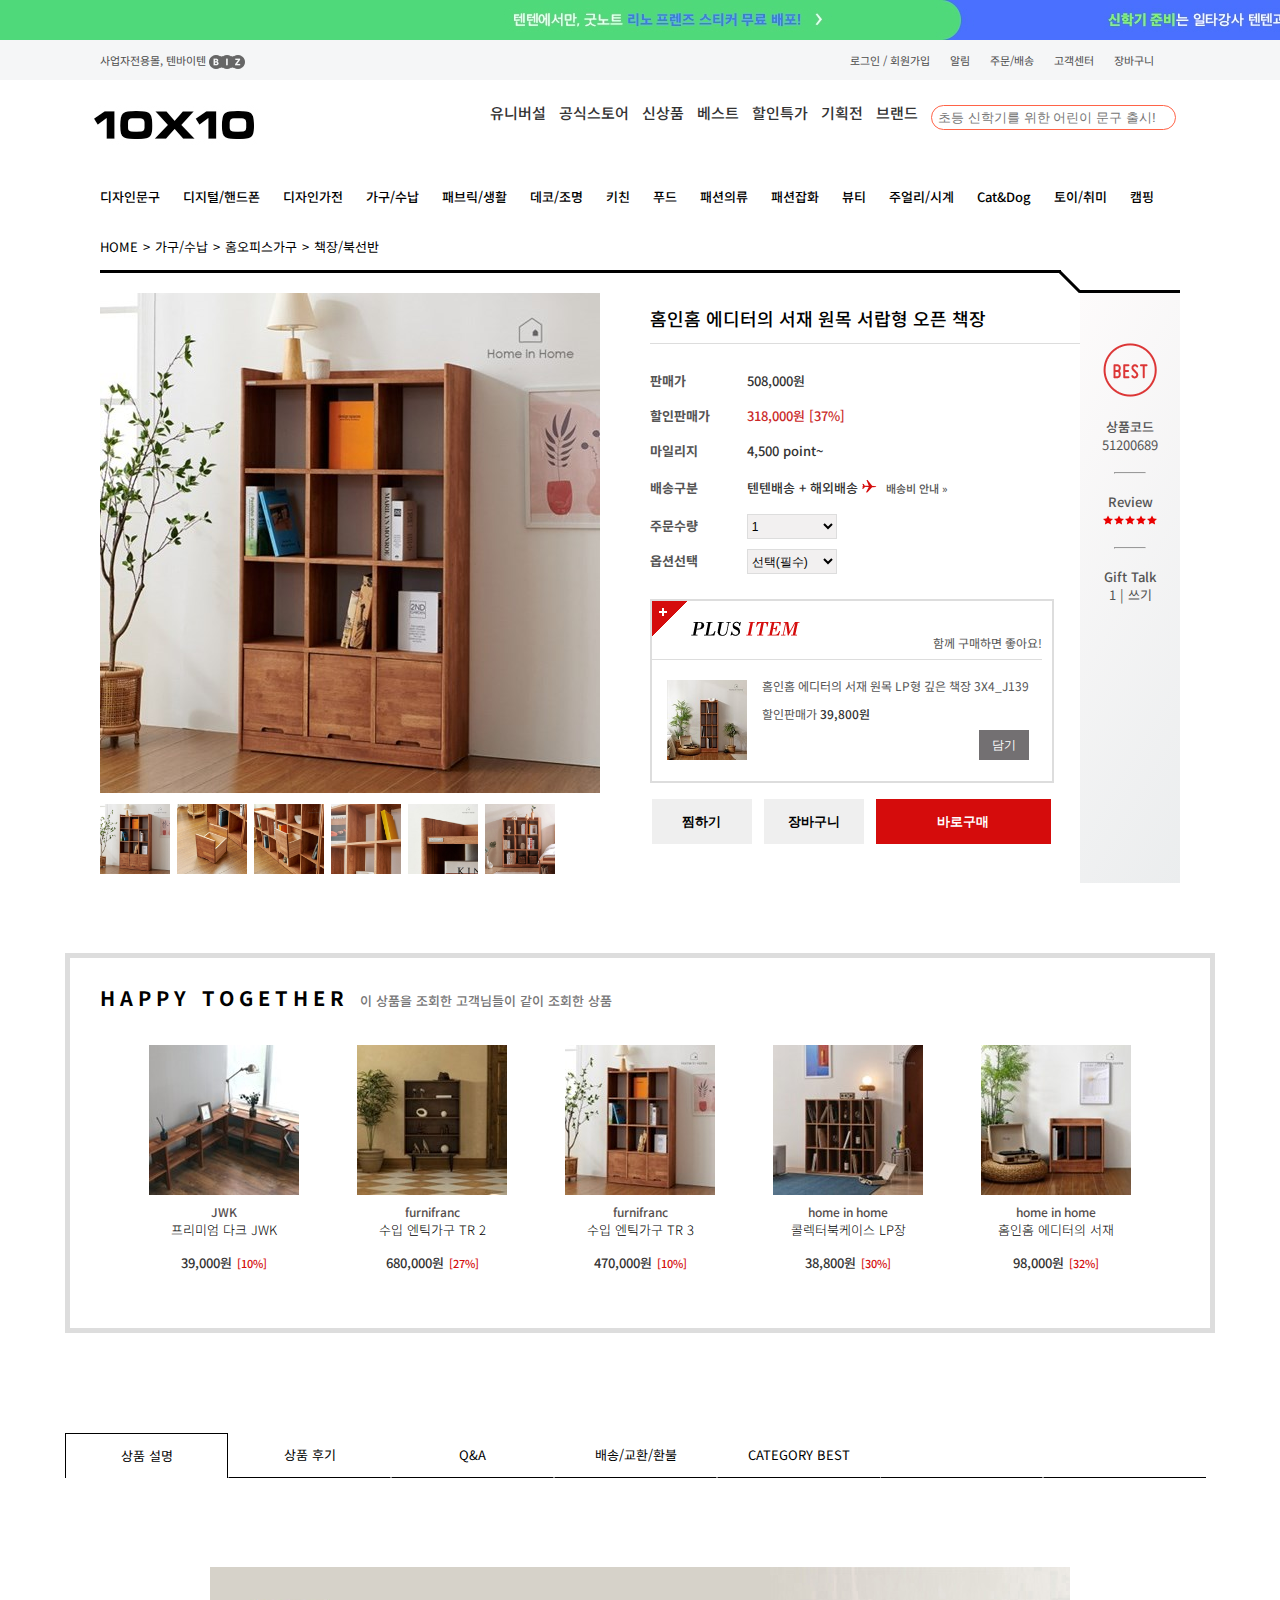
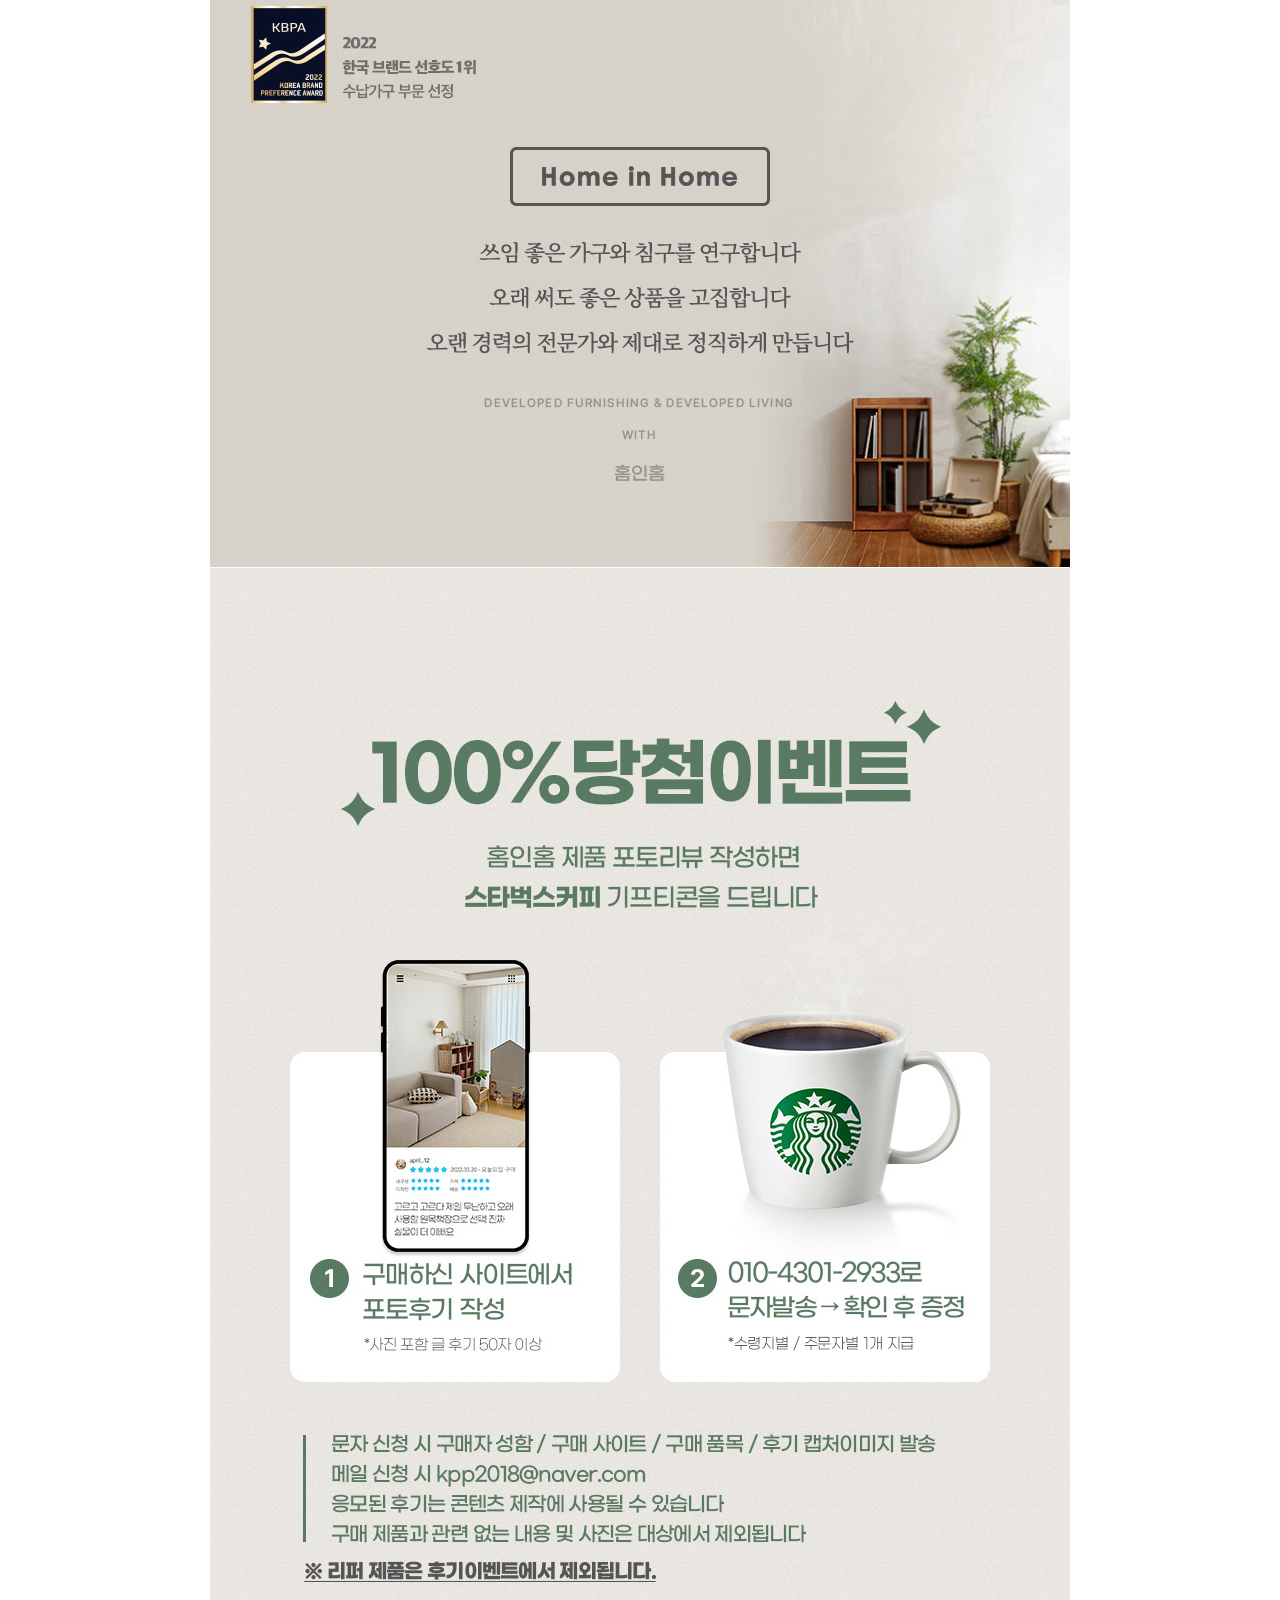
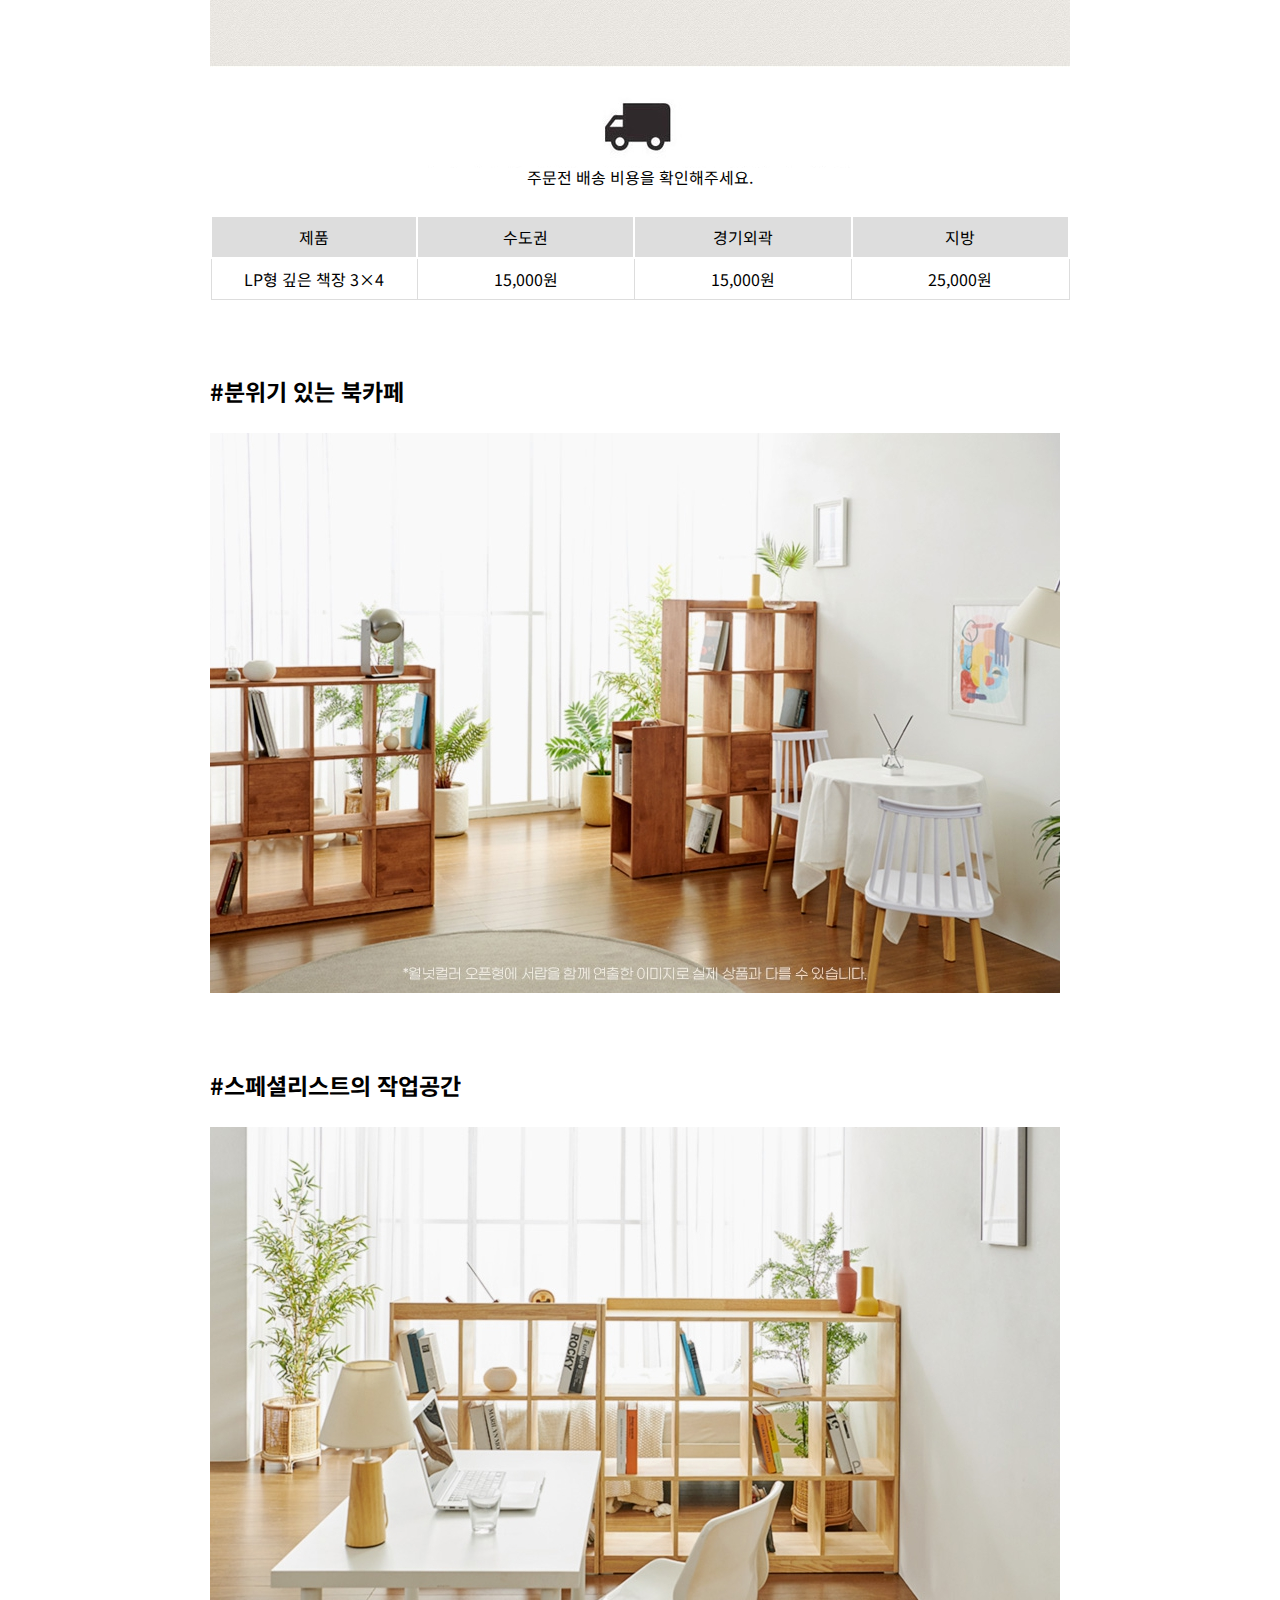
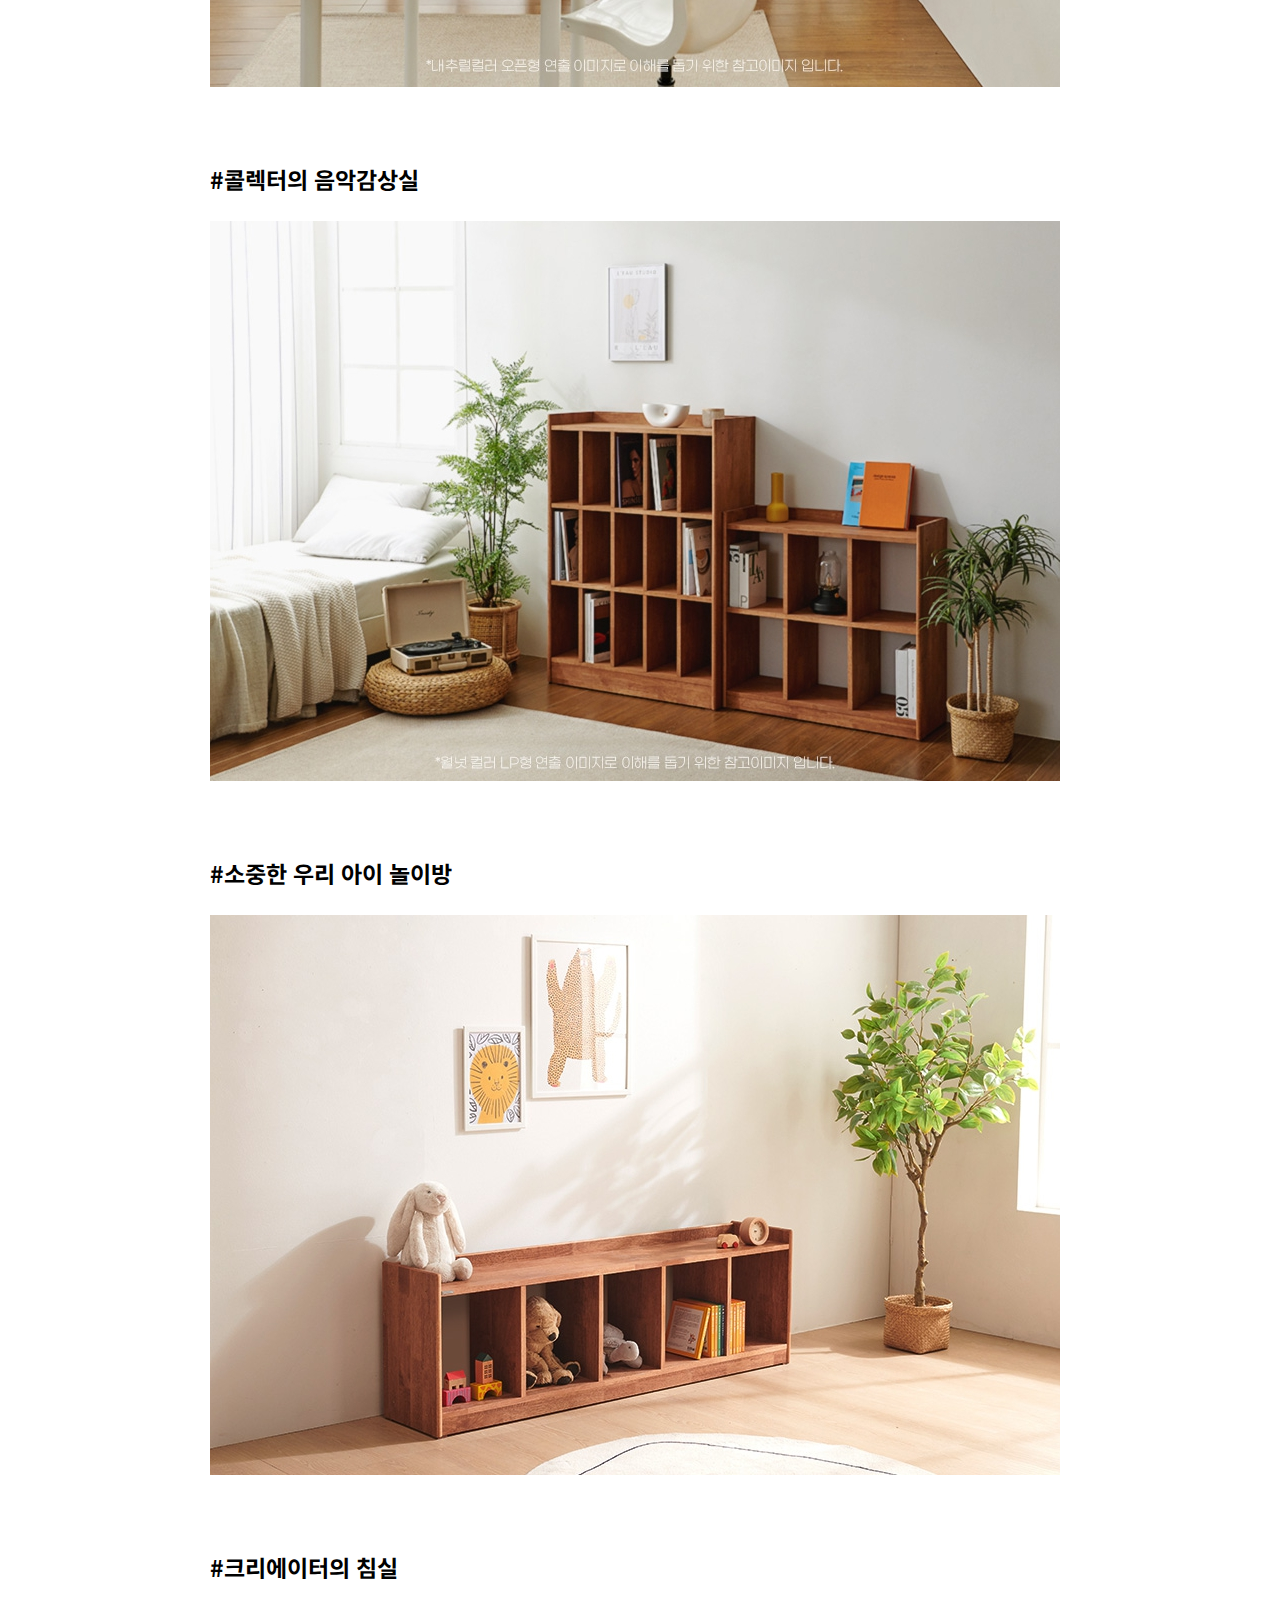
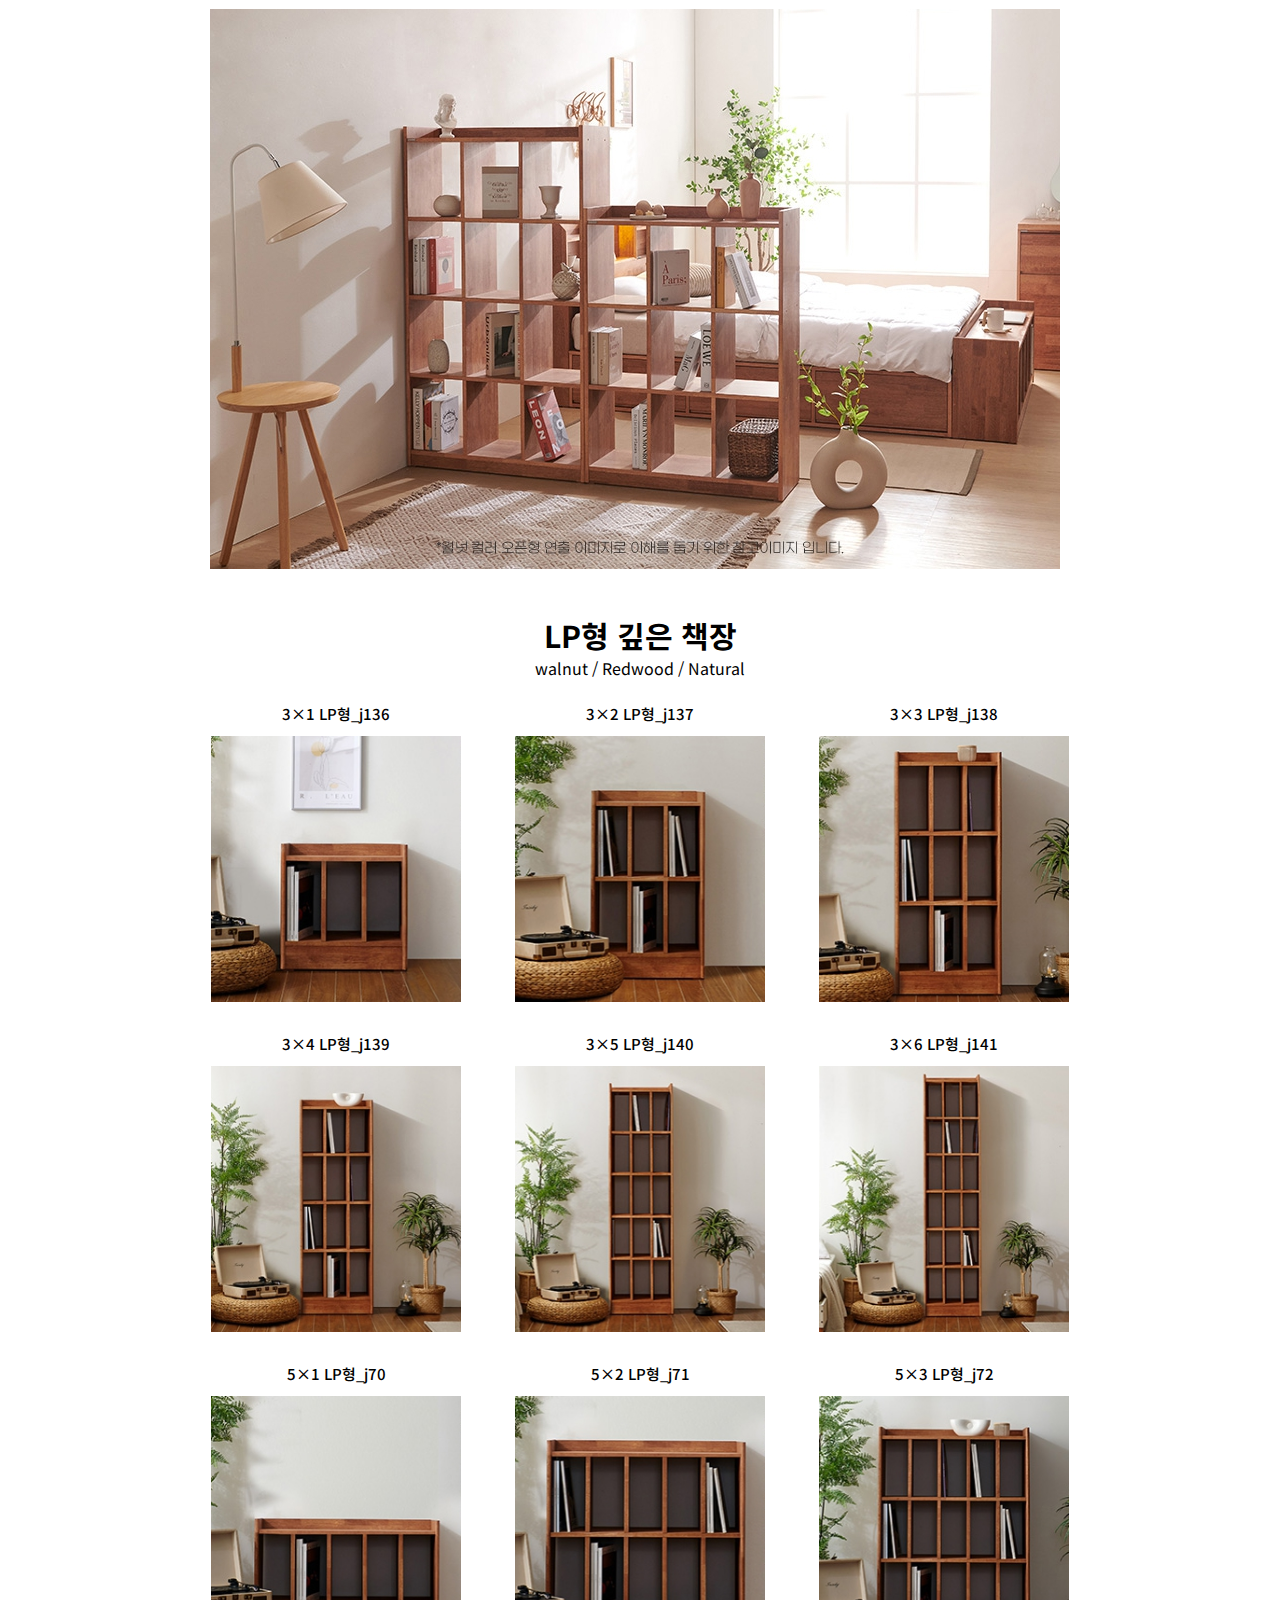
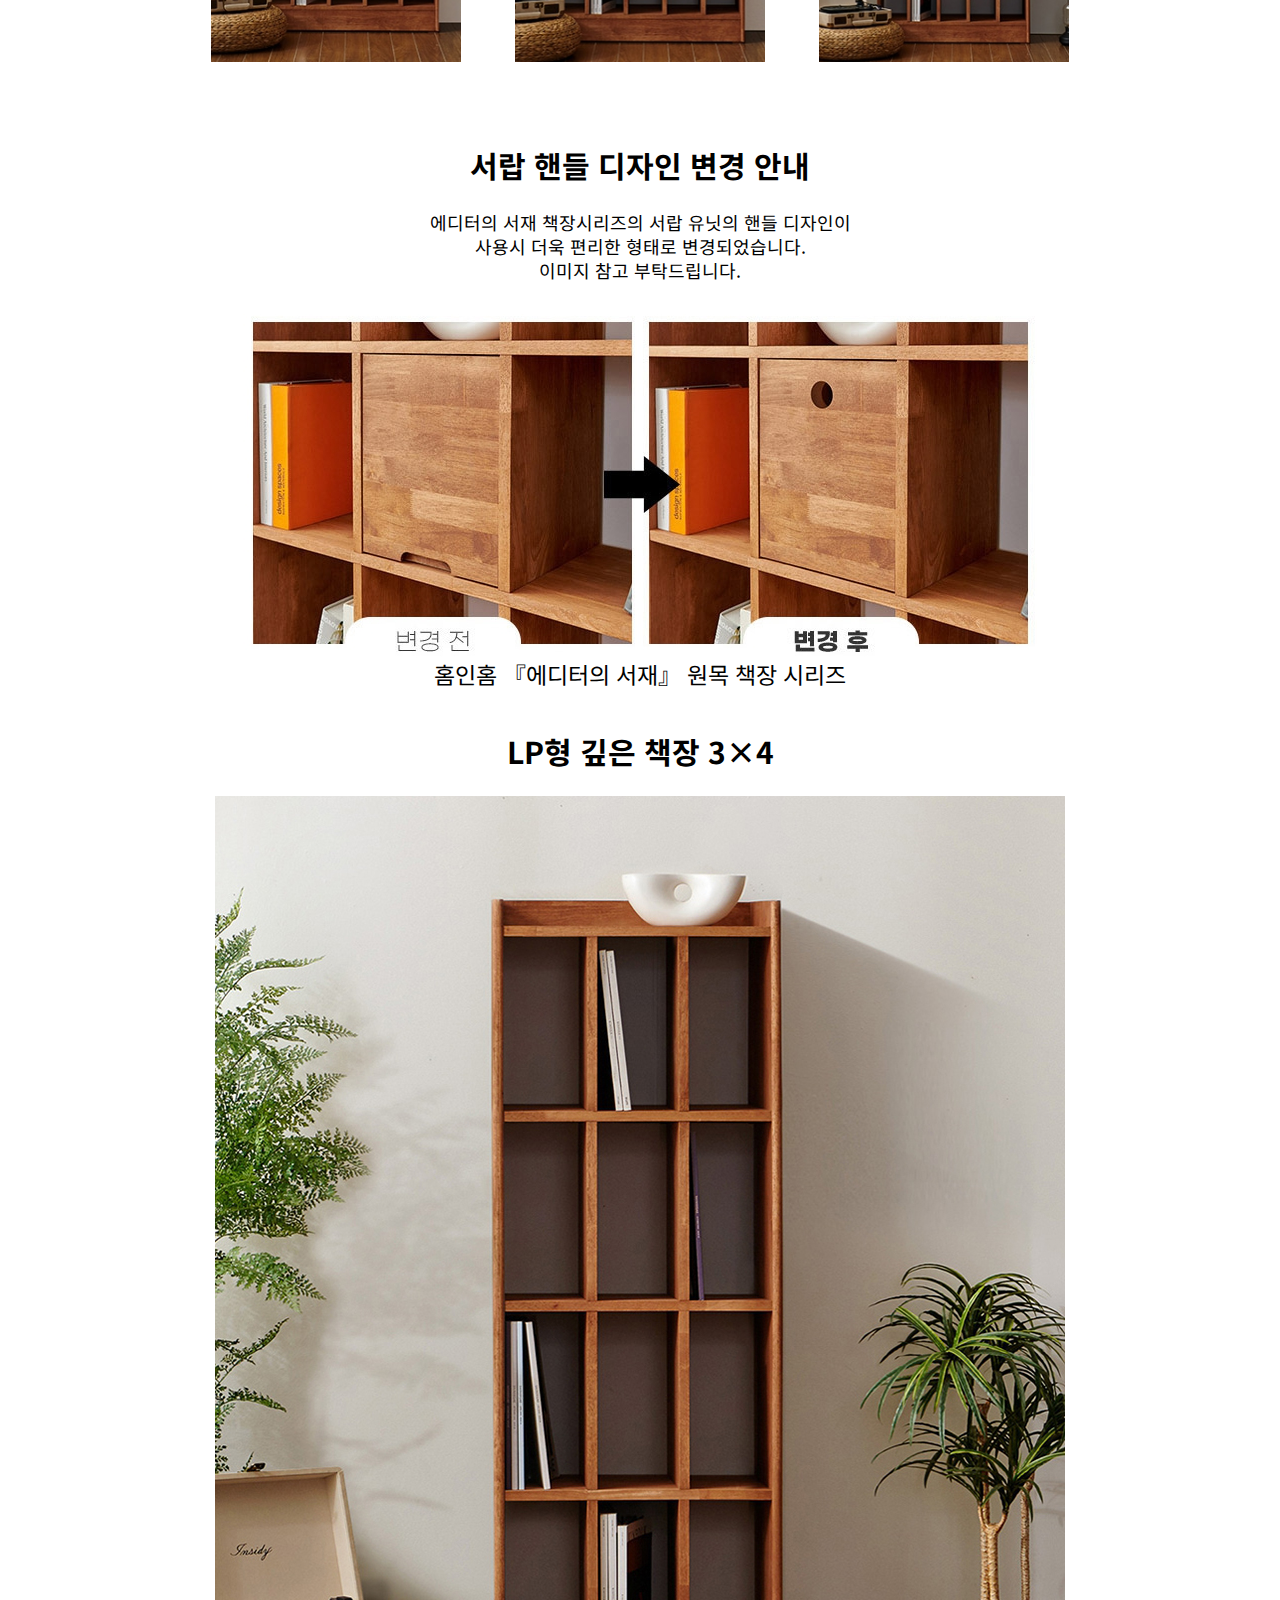
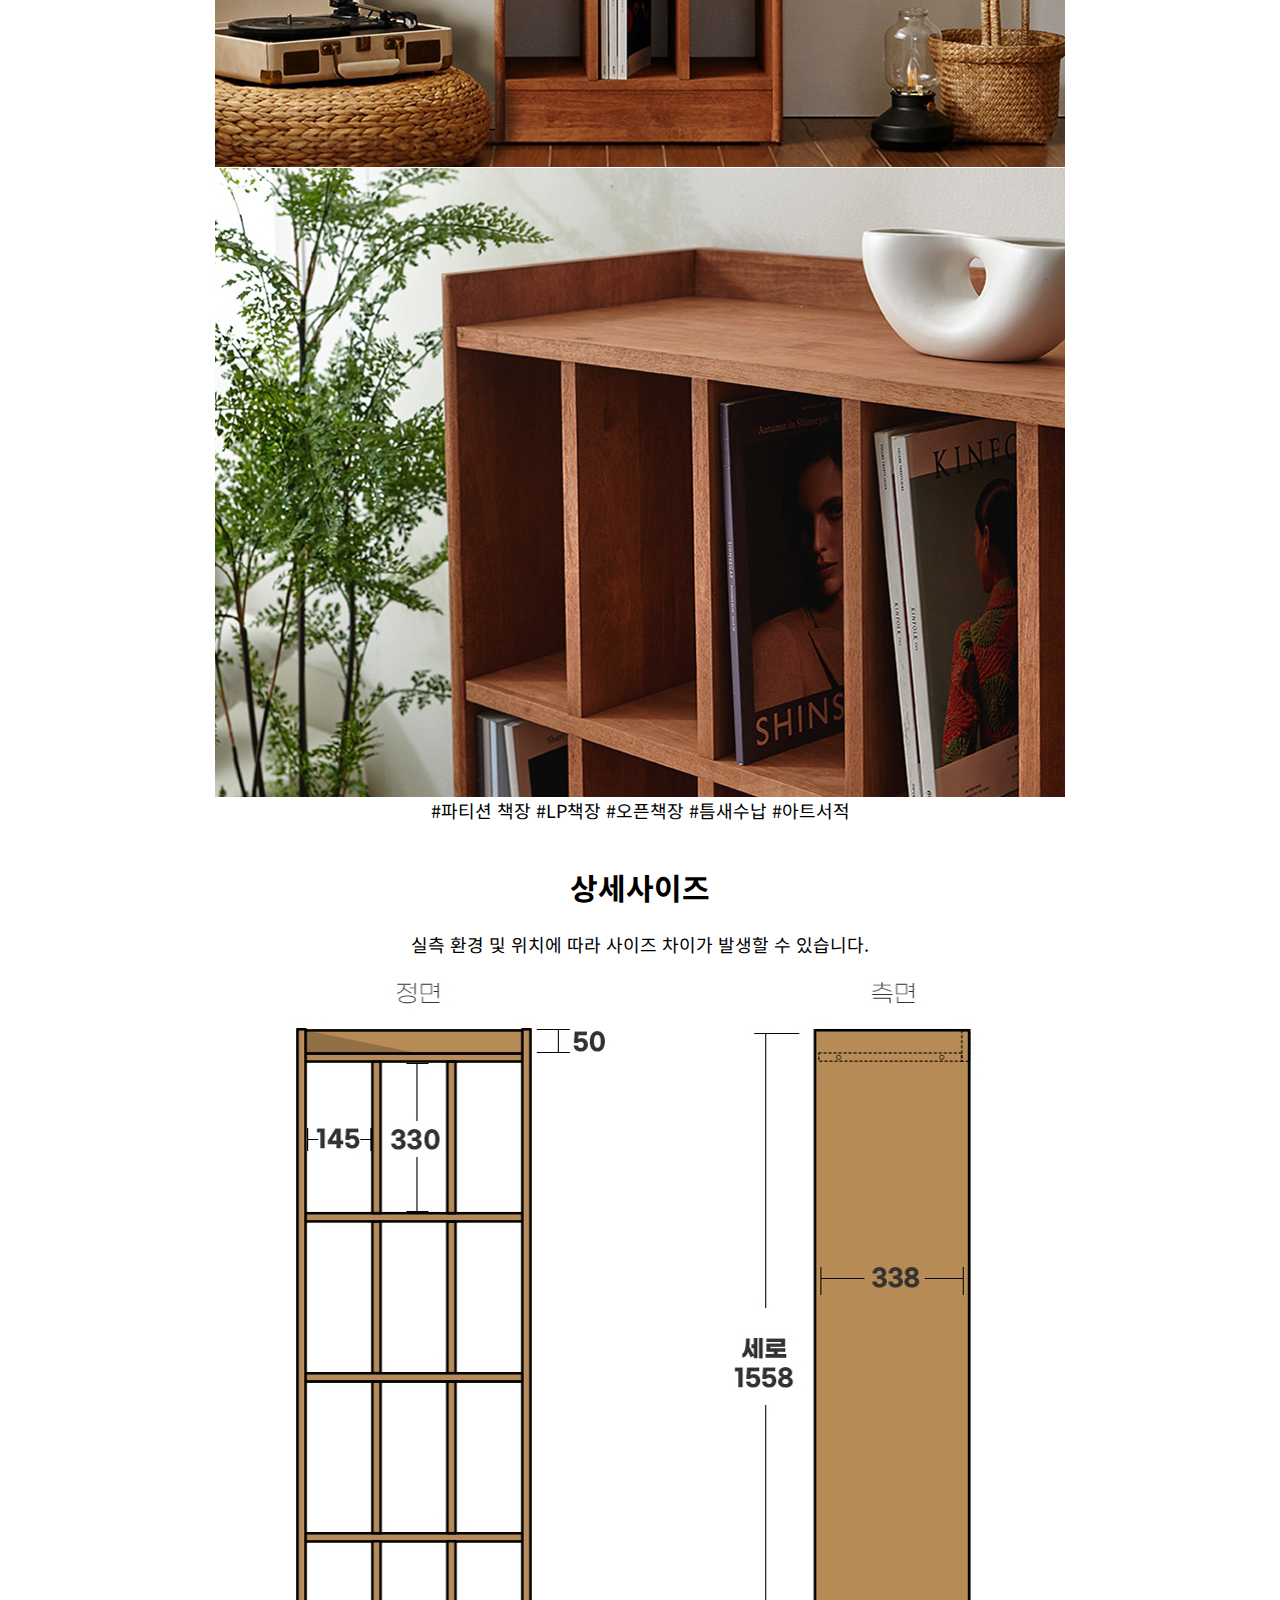
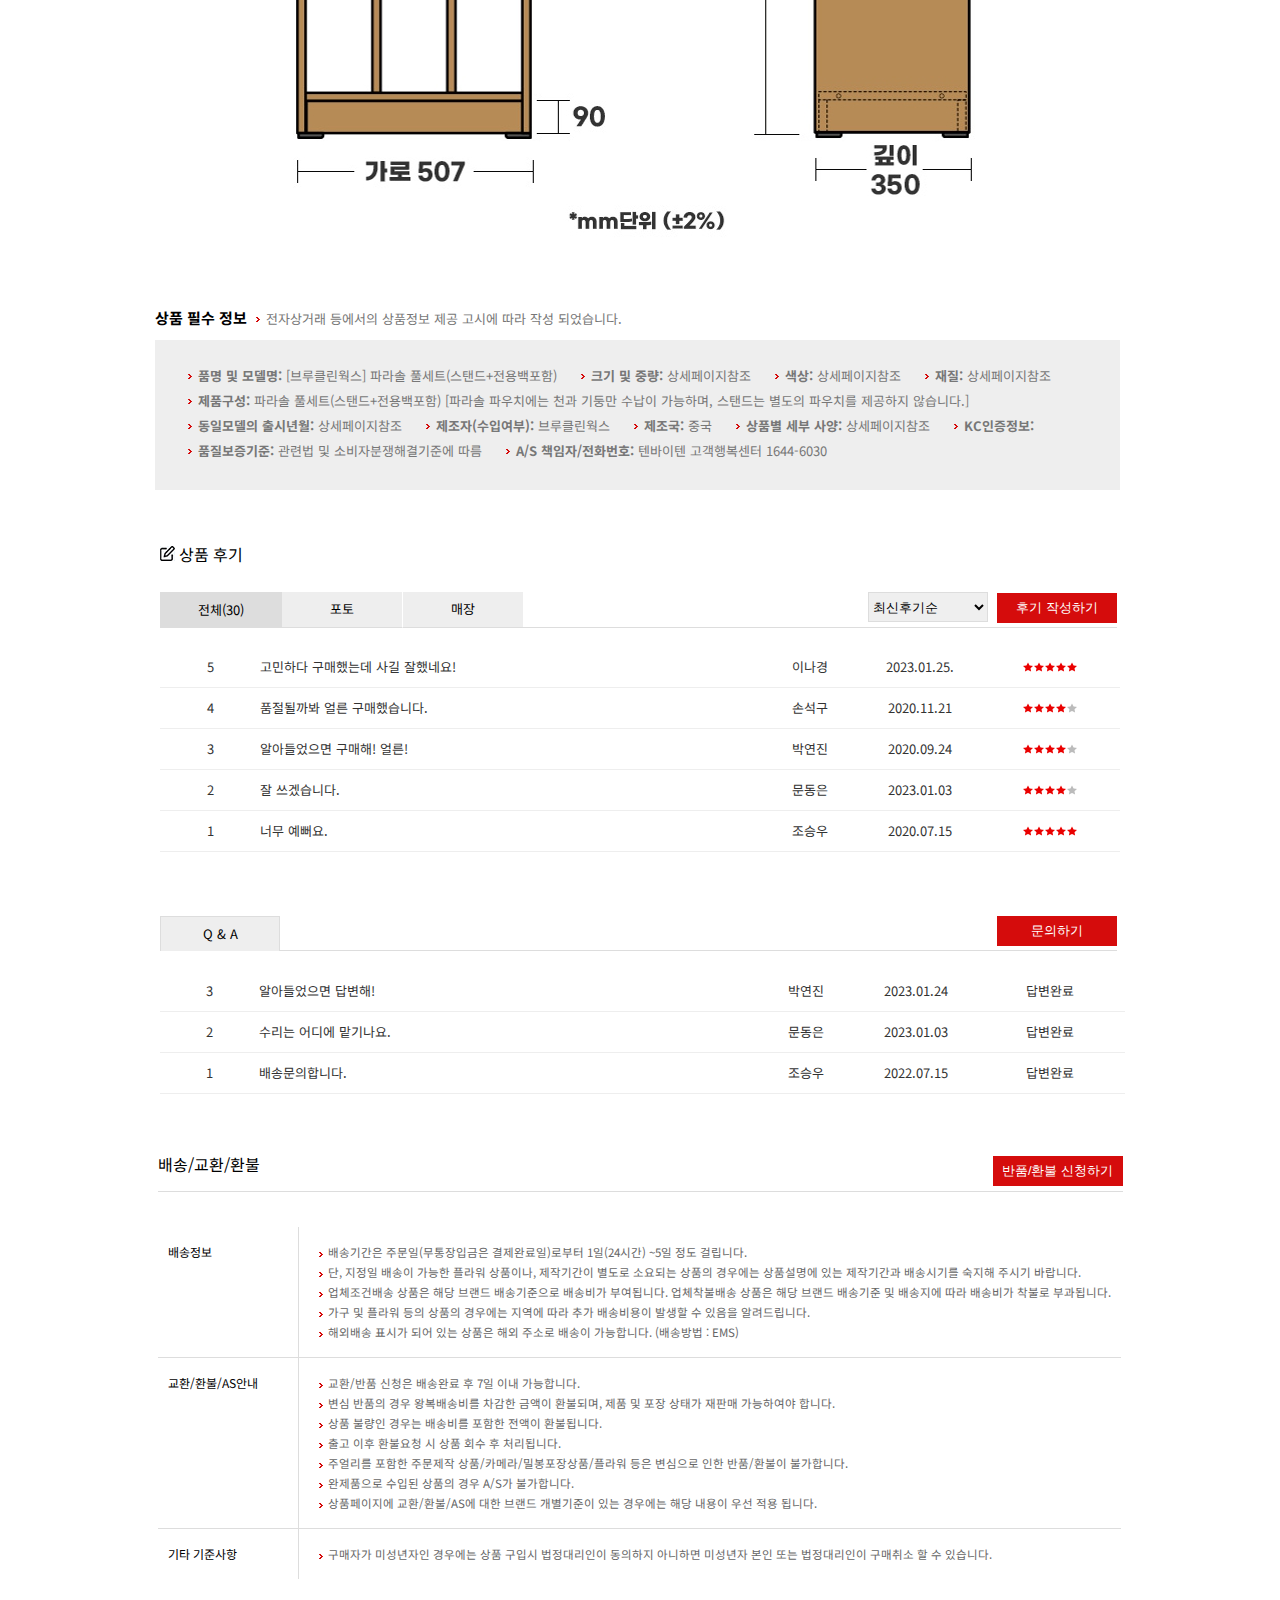
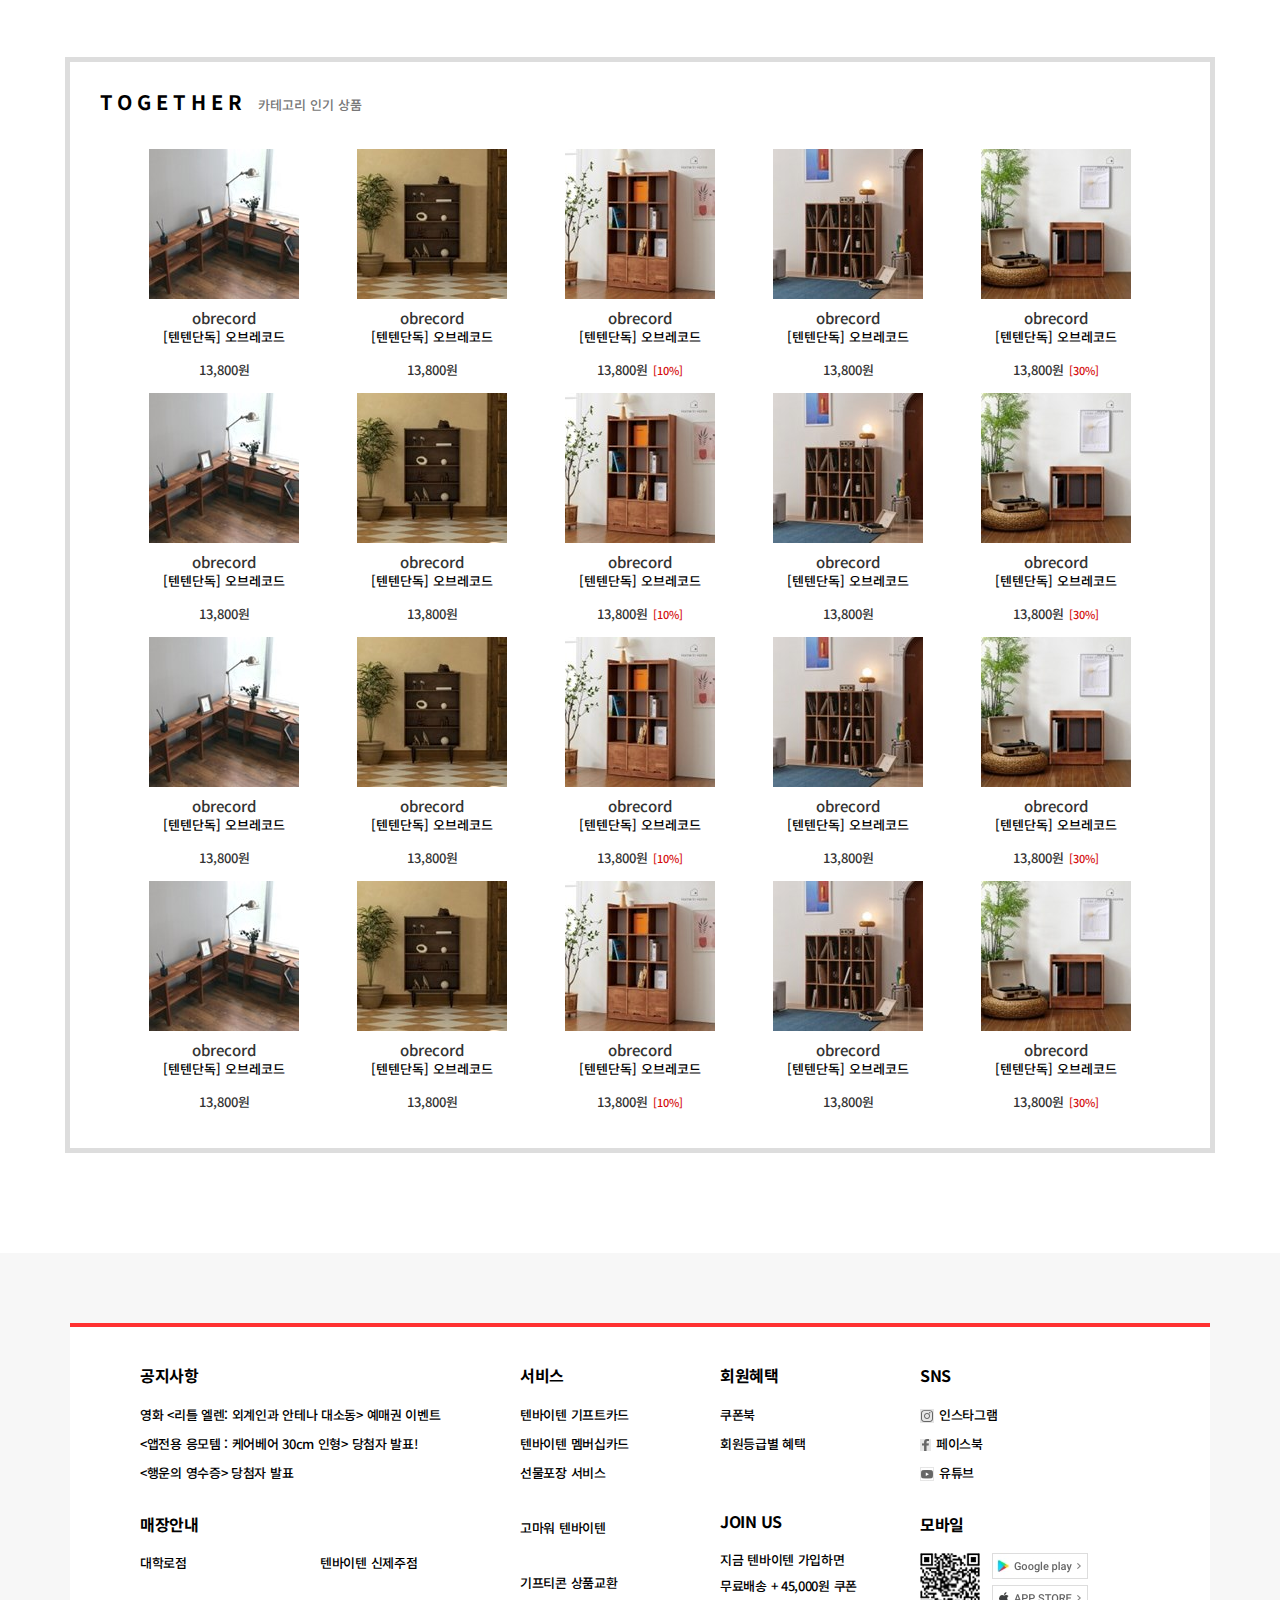
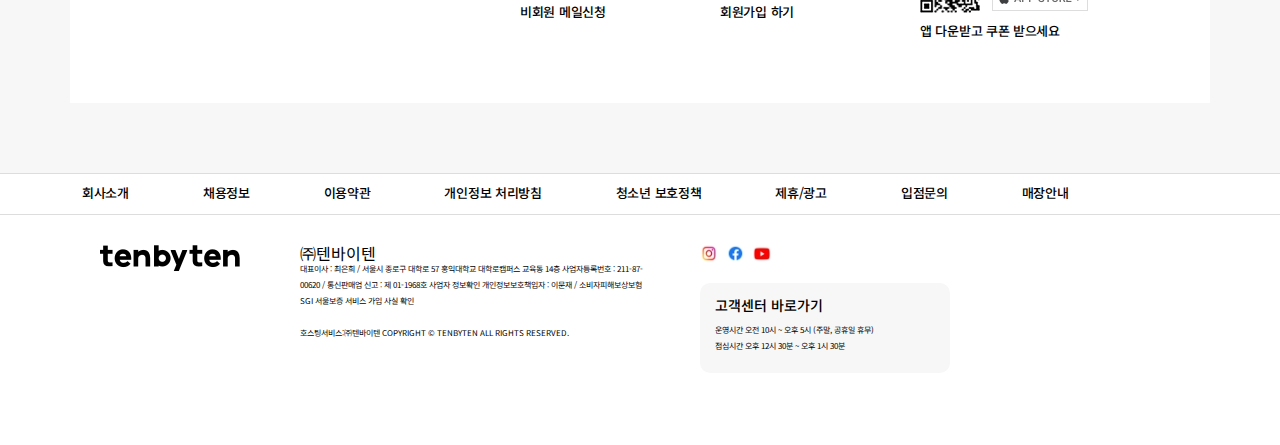
==== sub.html @ eb0de138 "first commit" ====
<!DOCTYPE html>
<html lang="ko">

<head>
  <meta charset="UTF-8">
  <meta http-equiv="X-UA-Compatible" content="IE=edge">
  <meta name="viewport" content="width=device-width, initial-scale=1.0">
  <title>텐바이텐 10X10 : 감성채널 감성에너지</title>
  <link href="css/reset.css" rel="stylesheet">
  <link href="css/common.css" rel="stylesheet">
  <link href="css/sub.css" rel="stylesheet">
  <link href="./favicon.ico" rel="icon">

  <script src="https://ajax.googleapis.com/ajax/libs/jquery/3.3.1/jquery.min.js"></script>

</head>

<body>
  <header>
    <div id="headerbar">
      <div id="barimg"><img src="img/headerbar.jpg" alt="헤더바"></div>
    </div>

    <!--로그인 바-->
    <div id="loginbar">
      <div id="login_box">
        <div class="log_biz">
          <p class="biz_text"><a href="https://www.10x10.co.kr" target="_blank">사업자전용몰, 텐바이텐 <img src="img/logo_biz.png"
                alt="사업자전용로고"></a></p>
        </div>
        <div class="log_text">
          <ul>
            <li><a href="#">로그인 / 회원가입</a></li>
            <li><a href="#">알림</a></li>
            <li><a href="#">주문/배송</a></li>
            <li><a href="#">고객센터</a></li>
            <li><a href="#">장바구니</a></li>
          </ul>
        </div>
      </div>
    </div>

    <!--상단 로고 및 메뉴 박스-->

    <div id="topbox">
      <div class="logo_box">
        <a href="https://www.10x10.co.kr" target="_blank"><img src="img/logo.jpg" alt="logo"></a>
      </div>

      <!--헤드 서비스 메뉴-->
      <div class="headservice">
        <ul>
          <li><a href="#">유니버설</a></li>
          <li><a href="#">공식스토어</a></li>
          <li><a href="#">신상품</a></li>
          <li><a href="#">베스트</a></li>
          <li><a href="#">할인특가</a></li>
          <li><a href="#">기획전</a></li>
          <li><a href="#">브랜드</a></li>
          <li><input type="search" placeholder="초등 신학기를 위한 어린이 문구 출시!"></li>
        </ul>
      </div>
    </div>

    <!--내비게이션-->
    <nav>
      <ul>
        <li><a href="#">디자인문구</a></li>
        <li><a href="#">디지털/핸드폰</a></li>
        <li><a href="#">디자인가전</a></li>
        <li><a href="#">가구/수납</a></li>
        <li><a href="#">패브릭/생활</a></li>
        <li><a href="#">데코/조명</a></li>
        <li><a href="#">키친</a></li>
        <li><a href="#">푸드</a></li>
        <li><a href="#">패션의류</a></li>
        <li><a href="#">패션잡화</a></li>
        <li><a href="#">뷰티</a></li>
        <li><a href="#">주얼리/시계</a></li>
        <li><a href="#">Cat&Dog</a></li>
        <li><a href="#">토이/취미</a></li>
        <li><a href="#">캠핑</a></li>
      </ul>
    </nav>
  </header>

  <!-- 서브페이지 내용 시작 -->



  <div id="subslider">
  </div>

  <section>
    <div id="all_wrap_box">
      <div id="sub_top_text">
        <ul>
          <li><a href="#">HOME</a></li>
          <li>&#62;</li>
          <li><a href="#">가구&#47;수납</a></li>
          <li>&#62;</li>
          <li><a href="#">홈오피스가구</a></li>
          <li>&#62;</li>
          <li><a href="#">책장&#47;북선반</a></li>
        </ul>
      </div>



      <!-- 박스 라인 이미지 삽입용 -->
      <div id="product_topbox"></div>

      <!--제품 사진 및 정보 가격 wrap-->

      <div id="product_wrapbox">

        <!--제품 사진-->
        <div id="product_img_big">
          <img src="img/sub/pic_book_01.jpg" alt="bookshelf0" id="cimg" class="b_pic">


          <!-- 수정하기 여기서부터 제발 스크립트 작동 되어라 -->

          <div id="product_img_thum">
            <ul>
              <li><img src="img/sub/pic_book_01.jpg" alt="bookshelf1" class="s_pic"></li>
              <li><img src="img/sub/pic_book_02.jpg" alt="bookshelf2" class="s_pic"></li>
              <li><img src="img/sub/pic_book_03.jpg" alt="bookshelf3" class="s_pic"></li>
              <li><img src="img/sub/pic_book_04.jpg" alt="bookshelf4" class="s_pic"></li>
              <li><img src="img/sub/pic_book_05.jpg" alt="bookshelf5" class="s_pic"></li>
              <li><img src="img/sub/pic_book_06.jpg" alt="bookshelf6" class="s_pic"></li>
            </ul>
          </div>
        </div>

        <!-- 스크립트 시작 -->

        <script>
          $(document).ready(function () {

            $("#product_img_thum li:first-child").mouseover(function () {
              $("#cimg").attr("src", "img/sub/pic_book_01.jpg");
            });

            $("#product_img_thum li:nth-child(2)").mouseover(function () {
              $("#cimg").attr("src", "img/sub/pic_book_02.jpg");
            });

            $("#product_img_thum li:nth-child(3)").mouseover(function () {
              $("#cimg").attr("src", "img/sub/pic_book_03.jpg");
            });

            $("#product_img_thum li:nth-child(4)").mouseover(function () {
              $("#cimg").attr("src", "img/sub/pic_book_04.jpg");
            });


            $("#product_img_thum li:nth-child(5)").mouseover(function () {
              $("#cimg").attr("src", "img/sub/pic_book_05.jpg");
            });

            $("#product_img_thum li:last-child").mouseover(function () {
              $("#cimg").attr("src", "img/sub/pic_book_06.jpg");
            });
          });
        </script>
        <!-- 스크립트 종료 -->

        <!--제품 정보 및 가격-->
        <div id="product_lt">
          <h3>홈인홈 에디터의 서재 원목 서랍형 오픈 책장</h3>
          <table>
            <tr>
              <td class="lt_title">판매가</td>
              <td class="lt_text"><span>508,000원</span></td>
            </tr>

            <tr>
              <td class="lt_title">할인판매가</td>
              <td class="lt_text"><span class="text_red">318,000원 &#91;37%&#93;</span></td>
            </tr>

            <tr>
              <td class="lt_title">마일리지</td>
              <td class="lt_text"><span>4,500 point~</span></td>
            </tr>


            <tr>
              <td class="lt_title">배송구분</td>
              <td class="lt_text">텐텐배송 + 해외배송 <img src="img/sub/ico_abroad.png">
                <a href="#"><span class="baeinfo">배송비 안내 &#187;</span></a></td>
            </tr>
            <tr>
              <td class="lt_title">주문수량</td>
              <td>
                <select>
                  <option>1</option>
                  <option>2</option>
                  <option>3</option>
                  <option>4</option>
                  <option>5</option>
                  <option>6</option>
                  <option>7</option>
                  <option>8</option>
                  <option>9</option>
                </select>
              </td>
            </tr>
            <tr>
              <td class="lt_title">옵션선택</td>
              <td>
                <select>
                  <option>선택(필수)</option>
                  <option>월넛</option>
                  <option>내추럴</option>
                  <option>레드우드</option>
                </select>
              </td>
            </tr>
          </table>


          <!-- 함께 구매 추천 목록  -->
          <div id="lt_etc_info">
            <img src="img/sub/deco_plussale.gif" alt="plus_icon">
            <img src="img/sub/sub_plus_item_2.png" alt="plus_item">
            <p class="with">함께 구매하면 좋아요!</p>
            <ul>
              <li><img src="img/sub/pic_shelf_01.jpg"></li>
              <li>
                <p>홈인홈 에디터의 서재 원목 LP형 깊은 책장 3X4_J139</p><br>
                <p>할인판매가 <span>39,800원</span></p>
                <p class="text_right"><button>담기</button></p>
              </li>
            </ul>
          </div>


          <!-- 버튼 박스 -->
          <div id="button_box">
            <button>찜하기</button>
            <button>장바구니</button>
            <button>바로구매</button>
          </div>
        </div>


        <!-- 상품 코드 및 리뷰 -->
        <div id="product_rt">
          <img src="img/sub/sub_rt_best.png" alt="best_icon">
          <dl>
            <dt>상품코드</dt>
            <dd>51200689</dd>
          </dl>
          <hr>
          <dl>
            <dt>Review</dt>
            <dd><img src="img/logo/ico_review_star_05.png"></dd>
          </dl>
          <hr>
          <dl>
            <dt>Gift Talk</dt>
            <dd>1 | 쓰기</dd>
          </dl>
        </div>
      </div>


      <!--다른 고객이 함께 보는(알고리즘) -->
      <div id="together">
        <h3>HAPPY TOGETHER <span>이 상품을 조회한 고객님들이 같이 조회한 상품</span></h3>
        <div class="sub_together_box"><img src="img/sub/pic_together_01.jpg" alt="상품사진1">
          <h4>JWK</h4>
          <p>프리미엄 다크 JWK</p>
          <h5 class="per_10">39,000원</h5>
        </div>

        <div class="sub_together_box"><img src="img/sub/pic_together_02.jpg" alt="상품사진2">
          <h4>furnifranc</h4>
          <p>수입 엔틱가구 TR 2</p>
          <h5 class="per_27">680,000원</h5>
        </div>

        <div class="sub_together_box"><img src="img/sub/pic_together_03.jpg" alt="상품사진3">
          <h4>furnifranc</h4>
          <p>수입 엔틱가구 TR 3</p>
          <h5 class="per_10">470,000원</h5>
        </div>

        <div class="sub_together_box"><img src="img/sub/pic_together_04.jpg" alt="상품사진4">
          <h4>home in home</h4>
          <p>콜렉터북케이스 LP장</p>
          <h5 class="per_30">38,800원</h5>
        </div>

        <div class="sub_together_box"><img src="img/sub/pic_together_05.jpg" alt="상품사진5">
          <h4>home in home</h4>
          <p>홈인홈 에디터의 서재</p>
          <h5 class="per_32">98,000원</h5>
        </div>
      </div>


      <!-- 제품 설명 상단 메뉴 -->
      <div id="wrap_menu">
        <div id="table_menu">
          <ul>
            <li><a href="#">상품 설명</a></li>
            <li><a href="#">상품 후기</a></li>
            <li><a href="#">Q&amp;A</a></li>
            <li><a href="#">배송&#47;교환&#47;환불</a></li>
            <li><a href="#">CATEGORY BEST</a></li>
            <li></a></li>
            <li></a></li>
          </ul>
        </div>
      </div>

      <!-- 제품 설명 시작 -->
      <div id="sub_product_text">

        <img src="img/sub/page_bookshelf_01.jpg" alt=""><br><br>


        <div id="cost">
          <img src="img/sub/icon_book_shelf.jpg" alt="del_info">
          <h4>주문전 배송 비용을 확인해주세요.</h4>

          <table>
            <tr>
              <th>제품</th>
              <th>수도권</th>
              <th>경기외곽</th>
              <th>지방</th>
            </tr>

            <tr class="last_td">
              <td>LP형 깊은 책장 3&times;4</td>
              <td>15,000원</td>
              <td>15,000원</td>
              <td>25,000원</td>
            </tr>
          </table>
        </div>



        <div id="product_photo">
          <h3>#분위기 있는 북카페</h3>
          <img src="img/sub/pic_book_shelf_001.jpg" alt="">

          <h3>#스페셜리스트의 작업공간</h3>
          <img src="img/sub/pic_book_shelf_002.jpg" alt="">

          <h3>#콜렉터의 음악감상실</h3>
          <img src="img/sub/pic_book_shelf_003.jpg" alt="">

          <h3>#소중한 우리 아이 놀이방</h3>
          <img src="img/sub/pic_book_shelf_004.jpg" alt="">

          <h3>#크리에이터의 침실</h3>
          <img src="img/sub/pic_book_shelf_005.jpg" alt="">
        </div>

        <div id="thum_photo">
          <h3>LP형 깊은 책장</h3>
          <p>walnut / Redwood / Natural</p>

          <div class="thum_small">
            <h4>3&times;1 LP형_j136</h4>
            <img src="img/sub/pic_book_shelf_006.jpg" alt="">
          </div>

          <div class="thum_small">
            <h4>3&times;2 LP형_j137</h4>
            <img src="img/sub/pic_book_shelf_007.jpg" alt="">
          </div>

          <div class="thum_small">
            <h4>3&times;3 LP형_j138</h4>
            <img src="img/sub/pic_book_shelf_008.jpg" alt="">
          </div>

          <div class="thum_small">
            <h4>3&times;4 LP형_j139</h4>
            <img src="img/sub/pic_book_shelf_009.jpg" alt="">
          </div>

          <div class="thum_small">
            <h4>3&times;5 LP형_j140</h4>
            <img src="img/sub/pic_book_shelf_010.jpg" alt="">
          </div>

          <div class="thum_small">
            <h4>3&times;6 LP형_j141</h4>
            <img src="img/sub/pic_book_shelf_011.jpg" alt="">
          </div>

          <div class="thum_small">
            <h4>5&times;1 LP형_j70</h4>
            <img src="img/sub/pic_book_shelf_012.jpg" alt="">
          </div>

          <div class="thum_small">
            <h4>5&times;2 LP형_j71</h4>
            <img src="img/sub/pic_book_shelf_013.jpg" alt="">
          </div>

          <div class="thum_small">
            <h4>5&times;3 LP형_j72</h4>
            <img src="img/sub/pic_book_shelf_014.jpg" alt="">
          </div>
        </div>

        <div id="handle">
          <h3>서랍 핸들 디자인 변경 안내</h3>
          <p>에디터의 서재 책장시리즈의 서랍 유닛의 핸들 디자인이</p>
          <p>사용시 더욱 편리한 형태로 변경되었습니다.</p>
          <p>이미지 참고 부탁드립니다.</p><br><br>

          <img src="img/sub/pic_be_af.jpg" alt="before_after">
        
        <h4>홈인홈 『에디터의 서재』 원목 책장 시리즈</h4>
        <h3>LP형 깊은 책장 3&times;4</h3>
        <img src="img/sub/pic_book_shelf_015.jpg" alt="product_photo">
        <img src="img/sub/pic_book_shelf_016.jpg" alt="product_photo">
        
        <p>#파티션 책장 #LP책장 #오픈책장 #틈새수납 #아트서적</p>


        <h3>상세사이즈</h3>
        <p>실측 환경 및 위치에 따라 사이즈 차이가 발생할 수 있습니다.<p>

          <img src="img/sub/pic_book_shelf_017.jpg" alt="sizeinfo">

        </div>
      </div>

      <!-- 상품 필수 정보 -->
      <div id="sub_infobox">
        <h3>상품 필수 정보 <span>전자상거래 등에서의 상품정보 제공 고시에 따라 작성 되었습니다.</span></h3>
        <div class="graybox">
          <span style="display" :><em>품명 및 모델명:</em> [브루클린웍스] 파라솔 풀세트(스탠드+전용백포함)</span>
          <span style="display"><em>크기 및 중량:</em> 상세페이지참조</span>
          <span style="display"><em>색상:</em> 상세페이지참조</span>
          <span style="display"><em>재질:</em> 상세페이지참조</span><br>
          <span style="display"><em>제품구성:</em> 파라솔 풀세트(스탠드+전용백포함) [파라솔 파우치에는 천과 기둥만 수납이 가능하며, 스탠드는 별도의 파우치를 제공하지
            않습니다.]</span><br>
          <span style="display"><em>동일모델의 출시년월:</em> 상세페이지참조</span>
          <span style="display"><em>제조자(수입여부):</em> 브루클린웍스</span>
          <span style="display"><em>제조국:</em> 중국</span>
          <span style="display"><em>상품별 세부 사양:</em> 상세페이지참조</span>
          <span style="display"><em>KC인증정보:</em></span><br>
          <span style="display"><em>품질보증기준:</em> 관련법 및 소비자분쟁해결기준에 따름</span>
          <span style="display"><em>A/S 책임자/전화번호:</em> 텐바이텐 고객행복센터 1644-6030</span>
        </div>
      </div>

      <!-- 테이블 수정작업(리뷰박스) -->
      <div id="review">
        <h2><img src="img/logo/icon_pen.jpg"> 상품 후기</h2>
        <ul>
          <li><a href="#detail">전체(30)</a></li>
          <li><a href="#shipping">포토</a></li>
          <li>매장</li>
          <li>
            <div class="dropbox">
              <select>
                <option>최신후기순</option>
                <option>1</option>
                <option>2</option>
                <option>3</option>
                <option>4</option>
                <option>5</option>
              </select>
              <button>후기 작성하기</button>
            </div>
          </li>
        </ul>

        <div id="review_tablebox">
          <table>
            <tr>
              <th>5</th>
              <td><a href="#">고민하다 구매했는데 사길 잘했네요!</a></td>
              <td>이나경</td>
              <td>2023.01.25.</td>
              <td><img src="img/logo/ico_review_star_05.png"></td>
            </tr>

            <tr>
              <th>4</th>
              <td><a href="#">품절될까봐 얼른 구매했습니다.</a></td>
              <td>손석구</td>
              <td>2020.11.21</td>
              <td><img src="img/logo/ico_review_star_04.png"></td>
            </tr>

            <tr>
              <th>3</th>
              <td><a href="#">알아들었으면 구매해! 얼른!</a></td>
              <td>박연진</td>
              <td>2020.09.24</td>
              <td><img src="img/logo/ico_review_star_04.png"></td>
            </tr>

            <tr>
              <th>2</th>
              <td><a href="#">잘 쓰겠습니다.</a></td>
              <td>문동은</td>
              <td>2023.01.03</td>
              <td><img src="img/logo/ico_review_star_04.png"></td>
            </tr>

            <tr>
              <th>1</th>
              <td><a href="#">너무 예뻐요.</a></td>
              <td>조승우</td>
              <td>2020.07.15</td>
              <td><img src="img/logo/ico_review_star_05.png"></td>
            </tr>

          </table>
        </div>
      </div>


      <!-- 이름 수정작업(리뷰박스) -->
      <div id="review2">
        <ul>
          <li>Q &#38; A</li>
          <li>
            <div class="qna_button">
              <button>문의하기</button>
            </div>
          </li>
        </ul>

        <div id="review_tablebox2">
          <table>
            <tr>
              <th>3</th>
              <td><a href="#">알아들었으면 답변해! </a></td>
              <td>박연진</td>
              <td>2023.01.24</td>
              <td>답변완료</td>
            </tr>

            <tr>
              <th>2</th>
              <td><a href="#">수리는 어디에 맡기나요.</a></td>
              <td>문동은</td>
              <td>2023.01.03</td>
              <td>답변완료</td>
            </tr>

            <tr>
              <th>1</th>
              <td><a href="#">배송문의합니다.</a></td>
              <td>조승우</td>
              <td>2022.07.15</td>
              <td>답변완료</td>
            </tr>
          </table>

        </div>
      </div>

      <div id="as_info">
        <ul>
          <li>배송&#47;교환&#47;환불</li>
          <li><button>반품&#47;환불 신청하기</button></li>
        </ul>
      </div>

      <div id="as_info_table">
        <table>
          <tr>
            <td>
              <h4>배송정보</h4>
            </td>
            <td>
              <p>배송기간은 주문일(무통장입금은 결제완료일)로부터 1일(24시간) ~5일 정도 걸립니다.</p>
              <p>단, 지정일 배송이 가능한 플라워 상품이나, 제작기간이 별도로 소요되는 상품의 경우에는 상품설명에 있는 제작기간과 배송시기를 숙지해 주시기 바랍니다.</p>
              <p>업체조건배송 상품은 해당 브랜드 배송기준으로 배송비가 부여됩니다. 업체착불배송 상품은 해당 브랜드 배송기준 및 배송지에 따라 배송비가 착불로 부과됩니다.</p>
              <p>가구 및 플라워 등의 상품의 경우에는 지역에 따라 추가 배송비용이 발생할 수 있음을 알려드립니다.</p>
              <p>해외배송 표시가 되어 있는 상품은 해외 주소로 배송이 가능합니다. (배송방법 : EMS)</p>
            </td>
          </tr>

          <tr>
            <td>
              <h4>교환&#47;환불&#47;AS안내</h4>
            </td>
            <td>
              <p>교환/반품 신청은 배송완료 후 7일 이내 가능합니다.</p>
              <p>변심 반품의 경우 왕복배송비를 차감한 금액이 환불되며, 제품 및 포장 상태가 재판매 가능하여야 합니다.</p>
              <p>상품 불량인 경우는 배송비를 포함한 전액이 환불됩니다.</p>
              <p>출고 이후 환불요청 시 상품 회수 후 처리됩니다.</p>
              <p>주얼리를 포함한 주문제작 상품/카메라/밀봉포장상품/플라워 등은 변심으로 인한 반품/환불이 불가합니다.</p>
              <p>완제품으로 수입된 상품의 경우 A/S가 불가합니다.</p>
              <p>상품페이지에 교환/환불/AS에 대한 브랜드 개별기준이 있는 경우에는 해당 내용이 우선 적용 됩니다.</p>
            </td>
          </tr>

          <tr>
            <td>
              <h4>기타 기준사항</h4>
            </td>
            <td>
              <p>구매자가 미성년자인 경우에는 상품 구입시 법정대리인이 동의하지 아니하면 미성년자 본인 또는 법정대리인이 구매취소 할 수 있습니다.</p>
            </td>
          </tr>
        </table>
      </div>

    </div>


    <!-- 바텀 투게더 -->

    <div id="bot_together">
      <h3>TOGETHER <span>카테고리 인기 상품</span></h3>
      <div class="sub_together_box"><img src="img/sub/pic_together_01.jpg" alt="상품사진1">
        <h4>obrecord</h4>
        <p>[텐텐단독] 오브레코드</p>
        <h5>13,800원</h5>
      </div>

      <div class="sub_together_box"><img src="img/sub/pic_together_02.jpg" alt="상품사진2">
        <h4>obrecord</h4>
        <p>[텐텐단독] 오브레코드</p>
        <h5>13,800원</h5>
      </div>

      <div class="sub_together_box"><img src="img/sub/pic_together_03.jpg" alt="상품사진3">
        <h4>obrecord</h4>
        <p>[텐텐단독] 오브레코드</p>
        <h5 class="per_10">13,800원</h5>
      </div>

      <div class="sub_together_box"><img src="img/sub/pic_together_04.jpg" alt="상품사진4">
        <h4>obrecord</h4>
        <p>[텐텐단독] 오브레코드</p>
        <h5>13,800원</h5>
      </div>

      <div class="sub_together_box"><img src="img/sub/pic_together_05.jpg" alt="상품사진5">
        <h4>obrecord</h4>
        <p>[텐텐단독] 오브레코드</p>
        <h5 class="per_30">13,800원</h5>
      </div>

      <div class="sub_together_box"><img src="img/sub/pic_together_01.jpg" alt="상품사진1">
        <h4>obrecord</h4>
        <p>[텐텐단독] 오브레코드</p>
        <h5>13,800원</h5>
      </div>

      <div class="sub_together_box"><img src="img/sub/pic_together_02.jpg" alt="상품사진2">
        <h4>obrecord</h4>
        <p>[텐텐단독] 오브레코드</p>
        <h5>13,800원</h5>
      </div>

      <div class="sub_together_box"><img src="img/sub/pic_together_03.jpg" alt="상품사진3">
        <h4>obrecord</h4>
        <p>[텐텐단독] 오브레코드</p>
        <h5 class="per_10">13,800원</h5>
      </div>

      <div class="sub_together_box"><img src="img/sub/pic_together_04.jpg" alt="상품사진4">
        <h4>obrecord</h4>
        <p>[텐텐단독] 오브레코드</p>
        <h5>13,800원</h5>
      </div>

      <div class="sub_together_box"><img src="img/sub/pic_together_05.jpg" alt="상품사진5">
        <h4>obrecord</h4>
        <p>[텐텐단독] 오브레코드</p>
        <h5 class="per_30">13,800원</h5>
      </div>

      <div class="sub_together_box"><img src="img/sub/pic_together_01.jpg" alt="상품사진1">
        <h4>obrecord</h4>
        <p>[텐텐단독] 오브레코드</p>
        <h5>13,800원</h5>
      </div>

      <div class="sub_together_box"><img src="img/sub/pic_together_02.jpg" alt="상품사진2">
        <h4>obrecord</h4>
        <p>[텐텐단독] 오브레코드</p>
        <h5>13,800원</h5>
      </div>

      <div class="sub_together_box"><img src="img/sub/pic_together_03.jpg" alt="상품사진3">
        <h4>obrecord</h4>
        <p>[텐텐단독] 오브레코드</p>
        <h5 class="per_10">13,800원</h5>
      </div>

      <div class="sub_together_box"><img src="img/sub/pic_together_04.jpg" alt="상품사진4">
        <h4>obrecord</h4>
        <p>[텐텐단독] 오브레코드</p>
        <h5>13,800원</h5>
      </div>

      <div class="sub_together_box"><img src="img/sub/pic_together_05.jpg" alt="상품사진5">
        <h4>obrecord</h4>
        <p>[텐텐단독] 오브레코드</p>
        <h5 class="per_30">13,800원</h5>
      </div>

      <div class="sub_together_box"><img src="img/sub/pic_together_01.jpg" alt="상품사진1">
        <h4>obrecord</h4>
        <p>[텐텐단독] 오브레코드</p>
        <h5>13,800원</h5>
      </div>

      <div class="sub_together_box"><img src="img/sub/pic_together_02.jpg" alt="상품사진2">
        <h4>obrecord</h4>
        <p>[텐텐단독] 오브레코드</p>
        <h5>13,800원</h5>
      </div>

      <div class="sub_together_box"><img src="img/sub/pic_together_03.jpg" alt="상품사진3">
        <h4>obrecord</h4>
        <p>[텐텐단독] 오브레코드</p>
        <h5 class="per_10">13,800원</h5>
      </div>

      <div class="sub_together_box"><img src="img/sub/pic_together_04.jpg" alt="상품사진4">
        <h4>obrecord</h4>
        <p>[텐텐단독] 오브레코드</p>
        <h5>13,800원</h5>
      </div>

      <div class="sub_together_box"><img src="img/sub/pic_together_05.jpg" alt="상품사진5">
        <h4>obrecord</h4>
        <p>[텐텐단독] 오브레코드</p>
        <h5 class="per_30">13,800원</h5>
      </div>
    </div>


    </div>
    <!--전체 감싸는 박스 div -->




    <div id="b_info">
      <div id="foot_info">
        <div class="info_top_1">
          <ul>
            <li>
              <h2>공지사항</h2>
            </li>
            <li>
              <p><a href="#">영화 &lt;리틀 엘렌: 외계인과 안테나 대소동&gt; 예매권 이벤트</a></p>
            </li>
            <li>
              <p><a href="#">&lt;앱전용 응모템 : 케어베어 30cm 인형&gt; 당첨자 발표!</a></p>
            </li>
            <li>
              <p><a href="#">&lt;행운의 영수증&gt; 당첨자 발표</a></p>
            </li>
          </ul>

          <ul>
            <li>
              <h2>매장안내</h2>
            </li>
            <li>
              <table>
                <tr>
                  <td width="180px"><a href="#">대학로점</a></td>
                  <td><a href="#">텐바이텐 신제주점</a></td>
                </tr>
              </table>
            </li>
          </ul>
        </div>

        <div class="info_top_2">
          <ul>
            <li>
              <h2>서비스</h2>
            </li>
            <li><a href="#">
                <p>텐바이텐 기프트카드</p>
              </a></li>
            <li><a href="#">
                <p>텐바이텐 멤버십카드</p>
              </a></li>
            <li><a href="#">
                <p>선물포장 서비스<br><br></p>
              </a></li>
            <li><a href="#">
                <p>고마워 텐바이텐<br><br></p>
              </a></li>
            <li><a href="#">
                <p>기프티콘 상품교환</p>
              </a></li>
            <li><a href="#">
                <p>비회원 메일신청</p>
              </a></li>
          </ul>
        </div>

        <div class="info_top_3">
          <ul>
            <li>
              <h2>회원혜택</h2>
            </li>
            <li><a href="#">
                <p>쿠폰북</p>
              </a></li>
            <li><a href="#">
                <p>회원등급별 혜택<br><br></p>
              </a></li>
          </ul>

          <ul>
            <li>
              <h2>JOIN US</h2>
            </li>
            <li><a href="#">
                <p>지금 텐바이텐 가입하면</p>
                <p>무료배송 + 45,000원 쿠폰</p>
                <p>회원가입 하기</p>
              </a></li>
          </ul>
        </div>

        <div class="info_top_4">
          <ul>
            <li>
              <h2>SNS</h2>
            </li>
            <li><a href="#"><img src="img/./in_logo.jpg" alt="in_logo.jpg">인스타그램</a></li>
            <li><a href="#"><img src="img/./fb_logo.jpg" alt="fb_logo">페이스북</a></li>
            <li><a href="#"><img src="img/./yt_logo.jpg" alt="yt_logo">유튜브</a></li>
            <li>
              <h2>모바일</h2>
            </li>
            <li><img src="img/qr_tenbyten.png" alt="qrcode">
              <img src="img/./mobile_icon.jpg" alt="모바일아이콘">
            </li>
            <li>
              <p><a href="#">앱 다운받고 쿠폰 받으세요</a></p>
            </li>
          </ul>
        </div>
      </div>
  </section>

  <!--하단-->

  <footer>
    <div id="foot_bottom1">
      <div id="foot_infobar">
        <ul>
          <li><a href="#">회사소개</a></li>
          <li><a href="#">채용정보</a></li>
          <li><a href="#">이용약관</a></li>
          <li><a href="#">개인정보 처리방침</a></li>
          <li><a href="#">청소년 보호정책</a></li>
          <li><a href="#">제휴/광고</a></li>
          <li><a href="#">입점문의</a></li>
          <li><a href="#">매장안내</a></li>
        </ul>
      </div>
    </div>
    <div id="foot_bottom2">
      <div id="foot_info_end">
        <div class="foot_info_logo"><img src="img/logo_tenbyten.png"></div>
        <div class="foot_info_text">
          <h3>㈜텐바이텐</h3>

          <p>대표이사 : 최은희 / 서울시 종로구 대학로 57 홍익대학교 대학로캠퍼스 교육동 14층
            사업자등록번호 : 211-87-00620 / 통신판매업 신고 : 제 01-1968호 사업자 정보확인
            개인정보보호책임자 : 이문재 / 소비자피해보상보험 SGI 서울보증 서비스 가입 사실 확인<br><br>

            호스팅서비스:㈜텐바이텐
            COPYRIGHT © TENBYTEN ALL RIGHTS RESERVED.</p>

        </div>
        <div class="foot_info_etc"><img src="img/logo_sns.jpg">
          <a href="#">
            <div class="etc_box">
              <h5>고객센터 바로가기</h5>
              <p>운영시간 오전 10시 ~ 오후 5시 (주말, 공휴일 휴무)</p>
              <p>점심시간 오후 12시 30분 ~ 오후 1시 30분</p>
            </div>
          </a>
        </div>
      </div>
    </div>
  </footer>
</body>

</html>
---- css/common.css ----
@charset "UTF-8";

@import url('https://fonts.googleapis.com/css2?family=Noto+Sans+KR:wght@100;300;400;500;700;900&display=swap');

body {
  font-family: 'Noto Sans KR', sans-serif;
}


header {
  width: 100%;
  height: 220px;

}

#headerbar {
  width: 100%;
  height: 40px;
  margin: 0 auto;
  background-color: #ffffff;
}

#barimg {
  width: 1900px;
  height: 40px;
  margin: 0 auto;
}

#barimg>img {
  width: 100%;
  height: 40px;
  top: 0;
  left: 0;
}

/*로그인 바*/

#loginbar {
  width: 100%;
  height: 40px;
  margin: 0 auto;
  padding: 0;
  background-color: #f5f6f7;
}

#login_box {
  width: 1080px;
  height: 35px;
  font-size: 11px;
  margin: 0 auto;
  padding: 0;
}

#login_box a {
  text-decoration: none;
  color: #4d4d4d;
}

#login_box>.log_biz {
  width: 200px;
  height: 25px;
  float: left;
  /*로그인 텍스트 마진 탑 값이랑 맞춰서*/
  margin: 0;
  padding-top: 15px;
}

#login_box>.log_biz img {
  vertical-align: middle;
}

#login_box>.log_text {
  width: 330px;
  height: 25px;
  float: right;
  margin: 0;
  padding-right: 20px;
}

#login_box>.log_text>ul>li>a {
  text-decoration: none;
  float: left;
  margin: 15px 0 0 20px;
}

/*상단 로고 및 메뉴 박스*/

#topbox {
  width: 1100px;
  height: 110px;
  margin: 0 auto;
  padding: 0;
}

#topbox>.logo_box {
  width: 170px;
  height: 40px;
  margin-top: 25px;
  float: left;
}

#topbox>.logo_box>img {
  width: 100%;
  height: 100%;
}


/*헤드 서비스 메뉴*/

#topbox>.headservice {
  width: 700px;
  height: 30px;
  float: right;
  margin-top: 25px;
}

#topbox>.headservice>ul>li>a {
  text-decoration: none;
  font-size: 15px;
  font-weight: 500;
  color: #333;
  float: left;
  letter-spacing: 0.4;
  margin-right: 13px;
}

input {
  background-color: rgb(255, 255, 255);
  width: 245px;
  height: 25px;
  text-align: center;
  border-radius: 25px;
  padding: 5px;
  border: 0.5px solid tomato;
  display: block;
}

/*내비게이션*/

nav {
  width: 1080px;
  height: 30px;
  margin: 0 auto;

}

nav>ul>li>a {
  text-decoration: none;
  font-size: 13px;
  color: #000;
  font-weight: 500;
  float: left;
  letter-spacing: 0.4;
  margin-right: 23px;
}

#b_info {
  width: 100%;
  height: 520px;
  background-color: #f7f7f7;
  margin: 0 auto;
  box-sizing: border-box;
  padding: 70px 0 0 0;
}

#b_info ul li {
  color: #000;
  font-size: 13px;
  font-weight: 500;
  letter-spacing: -0.3px;
  margin-bottom: 3px;
}

#b_info ul li img {
  margin-right: 5px;
  vertical-align: middle;
}

#b_info a {
  text-decoration: none;
  color: #000;
}

#foot_info {
  width: 1140px;
  height: 380px;
  margin: 0 auto;
  padding: 10px 70px 50px;
  line-height: 2;
  border-top: 4px solid #ff3131;
  box-sizing: border-box;
  background-color: #fff;
}

#foot_info h2 {
  width: 345px;
  color: #000;
  font-size: 16px;
  line-height: 1.1;
  font-weight: bold;
  margin-top: 30px;
  margin-bottom: 8px;
  padding-bottom: 9px;
}

#foot_info p {
  color: #000;
  font-size: 13px;
  line-height: 2;
  font-weight: 500;
  letter-spacing: -0.3px;
}

#foot_info>.info_top_1 {
  width: 380px;
  height: 280px;
  float: left;
}

#foot_info>.info_top_2 {
  width: 200px;
  height: 280px;
  float: left;
}

#foot_info>.info_top_3 {
  width: 200px;
  height: 280px;
  float: left;
}

#foot_info>.info_top_4 {
  width: 180px;
  height: 280px;
  float: left;
}

footer a {
  text-decoration: none;
  color: #000;
}

footer ul li {
  color: #000;
  font-size: 13px;
  font-weight: 500;
  letter-spacing: -0.3px;
  margin-bottom: 3px;
}

footer ul li img {
  margin-right: 5px;
  vertical-align: middle;
}

#foot_bottom1 {
  width: 100%;
  height: 40px;
  border-top: 1px solid #ddd;
  border-bottom: 1px solid #ddd;
  }

#foot_infobar {
  width: 1140px;
  height: 40px;
  margin: 0 auto;
  }

#foot_infobar ul li {
  float: left;
  margin-right: 50px;
  padding: 12px;
}

#foot_bottom2 {
  width: 1140px;
  height: 230px;
  margin: 0 auto;
  box-sizing: border-box;
  padding: 30px;
  
}

#foot_bottom2 p {
  font-size: 8px;
  line-height: 2;
}

.foot_info_logo {
  width: 150px;
  height: 150px;
  float: left;
  margin-right:50px;
}

.foot_info_text {
  width: 350px;
  height: 150px;
  float: left;
  margin-right: 50px;
}

.foot_info_etc {
  width: 320px;
  height: 150px;
  
  float: left;
}

.foot_info_etc>a>.etc_box {
  width: 250px;
  height: 90px;
  background-color: #f7f7f7;
  margin-top: 20px;
  box-sizing:border-box;
  border-radius:10px;
  padding:15px;
}

.foot_info_etc>a>.etc_box h5 {
  font-size: 14px;
  font-weight: 500;
  margin-bottom: 10px;
}
---- css/sub.css ----
@charset "UTF-8";

a {
  text-decoration: none;
  color: #000;
}


#all_wrap_box {
  width: 1200px;
  height: auto;
  margin: 0 auto;
}

#subslider {
  width: 1080px;
  height: 20px;
  background-color: #fff;
  margin: 0 auto;
}

#sub_top_text {
  width: 1080px;
  height: 30px;
  margin: 0 auto;

  font-size: 13px;
}

#sub_top_text>ul>li {
  float: left;
  margin-right: 5px;
}

#product_topbox {
  width: 1080px;
  height: 23px;
  margin: 0 auto;
  padding: 0;
  background-image: url("../img/sub/sub_info_bgline.png");
  background-repeat: no-repeat;
  background-position: right bottom;
}

#product_wrapbox {
  width: 1080px;
  height: 590px;
  margin: 0 auto;
  padding: 0;
  box-sizing: border-box;

}

#product_img_big {
  width: 500px;
  height: 620px;
  float: left;
  margin: 0;
  padding: 0;

}

#product_img_big>.b_pic {
  width: 500px;
  height: 500px;
}

#product_img_thum>ul>li {
  float: left;
}

#product_img_thum img {
  width: 70px;
  height: 70px;
  margin: 10px 7px 0 0;
}

#product_img_thum>ul>li>img:hover {
  border: 3px solid rgb(24, 22, 22);
  box-sizing: border-box;
  cursor: pointer;
}

#product_lt {
  width: 480px;
  height: 100%;
  float: left;
  margin: 0;
  padding-left: 50px;
  box-sizing: border-box;
}

#product_lt .lt_title {
  font-size: 13px;
  font-weight: bolder;
  color: #555;
}

#product_lt .text_red {
  color: #ca2828;
}

#product_lt .lt_text {
  font-size: 13px;
  font-weight: 500;
  color: #333;
}

#product_lt .baeinfo {
  font-size: 11px;
  color: #555;
  margin-left: 5px;
}

#product_lt select {
  width: 90px;
  height: 25px;
  font-size: 12px;
  background-color: #f2f0f0;
  border: 1px solid #ddd;
}

#product_lt h3 {
  font-size: 18px;
  line-height: 50px;
  font-weight: 500;
  margin-bottom: 30px;
  border-bottom: 1px solid #ddd;
}

#product_lt tr {
  margin: 0 10px 0 0;
  height: 35px;
  font-size: 14px;
}

#product_lt .lt_title {
  margin: 0 10px 0 0;
  width: 120px;
  height: 30px;
}

#product_lt .lt_text {
  width: 400px;
}

/* 함께 구매 추천 목록 */
#lt_etc_info {
  width: 400px;
  height: 180px;
  border: 2px solid #ddd;
  margin: 15px 0 8px 0;
}

#lt_etc_info>.with {
  text-align: right;
  border-bottom: 1px solid #ddd;
  padding-bottom: 10px;
}

#lt_etc_info p {
  font-size: 12px;
  color: #555;
  text-align: left;
  margin-right: 10px;
}

#lt_etc_info .text_right {
  text-align: right;
}

#lt_etc_info button {
  width: 50px;
  height: 30px;
  font-size: 12px;
  background-color: #737072;
  color: #fff;
  box-sizing: border-box;
  margin: 10px 0 0 20px;
  border: 0;
}

#lt_etc_info hr {
  width: 380px;
  border: 1px solid #ddd;
  margin-top: 14px;
}

#lt_etc_info span {
  font-weight: 500;
  color: #333;
}

#lt_etc_info .text_red {
  font-weight: 500;
  color: #ca2828;
}

#lt_etc_info ul {
  width: 100%;
  height: 100px;
  margin: 0 auto;
}

#lt_etc_info ul li {
  float: left;
  margin: 20px 0 0 15px;
}

#lt_etc_info ul li>img {
  width: 80px;
  height: 80px;
}


/* 버튼 박스 */
#button_box {
  width: 410px;
  height: 80px;
  text-align: center;
  box-sizing: border-box;
  padding: 0;
}

#button_box button {
  width: 100px;
  height: 45px;
  border: 0;
  font-size: 13px;
  font-weight: bold;
  margin: 8px 8px 0 0;
}

#button_box button:last-child {
  width: 175px;
  height: 45px;
  background-color: #D50C0C;
  color: #fff;
  font-weight: bolder;
  border: 0;
}


/* 상품 코드 및 리뷰 */
#product_rt {
  width: 100px;
  height: 100%;
  background-image: linear-gradient(120deg, #fdfbfb 0%, #ebedee 100%);
  text-align: center;
  float: left;
  font-size: 13px;
  line-height: 15px;
  box-sizing: border-box;
  padding-top: 50px;
  color: #555;
  margin: 0;
}

#product_rt dl {
  font-size: 13px;
  margin: 20px 0;

}

#product_rt dt {
  font-weight: 500;
  margin-bottom: 3px;
}

#product_rt hr {
  width: 30px;
  line-height: 50px;
}



/* 다른 고객이 함께 보는(알고리즘) */

#together {
  width: 1150px;
  height: 380px;
  margin: 70px auto;
  border: 5px solid #ddd;
  text-align: center;
  padding: 30px;
  box-sizing: border-box;
}

#together>.sub_together_box {
  width: 190px;
  height: 230px;
  display: inline-block;
  margin: 7px;
  text-align: center;
}

#together h3 {
  font-size: 20px;
  letter-spacing: 5px;
  font-weight: bold;
  text-align: left;
  margin-bottom: 30px;
}

#together h4 {
  font-size: 12px;
  font-weight: 500;
  text-align: center;
  margin-top: 10px;
  color: #574f4f;
}

#together p {
  font-size: 13px;
  font-weight: 300;
  text-align: center;
  margin-top: 5px;
}

#together h5 {
  font-size: 13px;
  font-weight: 500;
  text-align: center;
  margin-top: 20px;
  color: #333
}

#together>.sub_together_box>.per_10::after {
  content: "[10%]";
  color: #D50C0C;
  font-size: 11px;
  margin-left: 5px;
}

#together>.sub_together_box>.per_30::after {
  content: "[30%]";
  color: #D50C0C;
  font-size: 11px;
  margin-left: 5px;
}

#together>.sub_together_box>.per_27::after {
  content: "[27%]";
  color: #D50C0C;
  font-size: 11px;
  margin-left: 5px;
}

#together>.sub_together_box>.per_32::after {
  content: "[32%]";
  color: #D50C0C;
  font-size: 11px;
  margin-left: 5px;
}

#together span {
  font-size: 13px;
  letter-spacing: 0px;
  color: #777;
  font-weight: 500;
}

#together img {
  margin: 0 10px;
}

/* 제품 설명 상단 메뉴 */

#wrap_menu {
  width: 1150px;
  height: 94px;
  margin: 0 auto;
  padding: 0;
  box-sizing: border-box;
  background-color: #D50C0C;
}

#table_menu ul {
  width: 1150px;
  height: 45px;
  float: left;
  padding: 0;
  font-size: 14px;
  box-sizing: border-box;
}

#table_menu ul>li {
  width: 163px;
  height: 100%;
  background-color: #fff;
  float: left;
  text-align: center;
  padding: 15px 0 0 0px;
  border-bottom: 1px solid #000;
  font-size: 13px;
  box-sizing: border-box;
}

#table_menu ul>li:first-child {
  background-color: #fff;
  border: 1px solid #000;
  border-bottom: none;
}

#table_menu ul>li:not(:first-child) {
  background-color: #fff;
  border: 1px solid #fff;
  border-top: none;
  border-bottom: 1px solid #000;
}

#table_menu ul>li:nth-of-type(5) {
  border-right: none;
}

#table_menu ul>li:last-child {
  border-right: none;
}

ul>li>a {
  color: #000;
}

#table_menu {
  width: 1300px;
  height: 400px;
  margin: 100px auto;
  background-color: #fff;
}


/* 제품 설명 시작 */
#sub_product_text {
  width: 1150px;
  height: auto;
  margin: 0 auto;
  text-align: center;
}

#precheck {
  width: 860px;
  height: 950px;
  line-height: 50px;
  background-color: gold;
  margin: 0 auto;
  box-sizing: border-box;
  text-align:center;
}

#precheck h1 {font-size:30px;}


#cost {
  width: 860px;
  height: auto;
  margin: 0 auto;
  box-sizing: border-box;
}

#cost h4 {margin-bottom:30px;}

#cost table tr td {
  text-align: center;
  vertical-align: middle;
  width: 700px;
  height: 40px;
  margin: 20px auto;
  margin-top: 30px;
  background-color: #fff;
  border: 1px solid #ddd;
}

#cost table th {
  vertical-align: middle;
  height:40px;
  background-color: #ddd;
  border: 2px solid #ffffff;
}

#product_photo {
  width: 860px;
  height: auto;
  margin: 50px auto;
  box-sizing: border-box;
  text-align: left;
}

#product_photo h3 {
  text-align: left;
  font-size: 23px;
  font-weight: bold;
  margin: 80px 0 30px 0;
}

#thum_photo {
  width: 1000px;
  height: 1080px;
  margin: 50px auto;
}

#thum_photo h3 {
  text-align: center;
  font-size: 30px;
  font-weight: bolder;
  margin: 50px 0 10px 0;
}

#thum_photo img {
  width: 250px;
  height: 266px;
}

#thum_photo .thum_small {
  width: 300px;
  height: 320px;
  display: inline-block;
  box-sizing: border-box;
  padding: 20px;
  margin-top: 10px;
}

#thum_photo .thum_small h4 {
  font-size: 15px;
  font-weight: 500;
  margin-bottom: 15px;
}

#thum_photo .thum_small p {
  font-size: 13px;
  font-weight: 500;
  margin-bottom: 30px;
}


#handle h3 {
  text-align: center;
  font-size: 30px;
  font-weight: bolder;
  margin: 50px 0 30px 0;
}

#handle h4 {
  text-align: center;
  font-size: 23px;
  line-height: 24px;
}

#handle p {
  text-align: center;
  font-size: 18px;
  line-height: 24px;
}


/* 상품 필수 정보 */
#sub_infobox {
  width: 1150px;
  height: 200px;
  margin: 40px auto;
  box-sizing: border-box;
}

#sub_infobox h3 {
  font-size: 15px;
  font-weight: bold;
  line-height: 1.6;
  text-align: left;
  margin-left: 90px;
  margin-bottom: 10px;
}

#sub_infobox span {
  font-size: 13px;
  line-height: 15px;
  font-weight: 400;
  padding: 0 10px;
  margin: 0 5px;
  color: #777;
  background: url("../img/logo/arrow.gif") left 8px no-repeat;
}

#sub_infobox>.graybox {
  width: 965px;
  height: 150px;
  background-color: #eee;
  margin-left: 90px;
  padding: 23px 28px;
  box-sizing: border-box;
  font-size: 13px;
  line-height: 25px;
  color: #555;
  text-align: left;
}

#sub_infobox>.graybox>.display {
  background: url("../img/logo/arrow.gif") left 8px no-repeat;
  font-weight: normal;
  color: #666;
  padding: 4px 20px 3px 9px;
  line-height: 15px;
  display: inline-block;
  letter-spacing: -0.3em;
}

#sub_infobox>.graybox span em {
  font-weight: bold;
  font-style: normal;
}

/* 테이블 수정작업(리뷰박스) */
#review ul {
  width: 970px;
  height: 25px;
  margin: 30px 0;
}


#review ul>li {
  width: 120px;
  height: 100%;
  background-color: #eee;
  float: left;
  text-align: center;
  padding: 10px 0 0 0px;
  font-size: 13px;
}

#review_tablebox table th {
  width: 100px;
  border-bottom: 1px solid #eee;
  color: #333
}

#review_tablebox table td:first-of-type {
  width: 500px;
  border-bottom: 1px solid #eee;
}

#review_tablebox table td:first-of-type>a {
  color: #333;
}

#review_tablebox table td:nth-of-type(2) {
  width: 100px;
  text-align: center;
  border-bottom: 1px solid #eee;
}

#review_tablebox table td:nth-of-type(3) {
  width: 120px;
  text-align: center;
  border-bottom: 1px solid #eee;
}

#review_tablebox table td:last-of-type {
  width: 140px;
  text-align: center;
  border-bottom: 1px solid #eee;
}

#review {
  width: 960px;
  height: 320px;
  margin: 30px auto 0px;

}

#review>ul>li>.dropbox {
  height: 35px;
  margin: 0;
  border-bottom: 1px solid #ddd;
  text-align: right;

}

#review>ul>li>.dropbox button {
  border: 0;
  width: 120px;
  height: 30px;
  color: #fff;
  font-weight: 500;
  font-size: 13px;
  margin-left: 3px;
  box-sizing: border-box;
  background-color: #D50c0c;
}

#review>ul>li>.dropbox select {
  border: 1px solid #ddd;
  width: 120px;
  height: 30px;
  padding: 0;
  margin-right: 2px;
  font-size: 13px;
}

#review>ul>li:first-child {
  background-color: #ddd;
  border: 1px solid #ddd;
  border-bottom: none;
}

#review>ul>li:nth-child(2) {
  border-bottom: 1px solid #ddd;
  border-right: 1px solid #fff;
}

#review>ul>li:nth-child(3) {
  border-bottom: 1px solid #ddd;
}

#review>ul>li:nth-child(4) {
  width: 594px;
  height: 100%;
  background-color: #fff;
  border-top: 0;
  border-right: 0;
  padding: 0;
}

#review>#review_tablebox>button {
  float: right;
  margin: 20px 0px;
  width: 100px;
  height: 30px;
  color: #fff;
  font-size: 12px;
  box-sizing: border-box;
  background-color: #FF3131;
  border: 1px solid #ddd;
}

#review>#review_tablebox>button:hover {
  cursor: pointer;
}

#review>#review_tablebox>table {
  display: inline-block;
  line-height: 40px;
  width: 965px;
  font-size: 13px;
  color: #333;
}

/* 이름 수정하기(문의하기) */
#review2 ul {
  width: 970px;
  height: 25px;
  margin: 30px 0;
}

#review2 ul>li {
  width: 120px;
  height: 100%;
  float: left;
  box-sizing: border-box;
  padding: 10px 0 0 0;
  text-align: center;
  font-size: 13px;
}

#review_tablebox2 table th {
  width: 100px;
  border-bottom: 1px solid #eee;
  color: #333
}

#review_tablebox2 table td:first-of-type {
  width: 500px;
  border-bottom: 1px solid #eee;
}

#review_tablebox2 table td:first-of-type>a {
  color: #333;
}

#review_tablebox2 table td:nth-of-type(2) {
  width: 100px;
  text-align: center;
  border-bottom: 1px solid #eee;
}

#review_tablebox2 table td:nth-of-type(3) {
  width: 120px;
  text-align: center;
  border-bottom: 1px solid #eee;
}

#review_tablebox2 table td:last-of-type {
  width: 150px;
  text-align: center;
  border-bottom: 1px solid #eee;
}

#review2 {
  width: 960px;
  height: 200px;
  margin: 50px auto 40px;
}

#review2>ul>li {
  height: 35px;
  float: left;
  margin: 0;
}

#review2>ul>li:first-child {
  width: 120px;
  border: 1px solid #ddd;
  background-color: #eee;
  border-bottom: none;
}

#review2>ul>li:nth-child(2) {
  width: 837px;
  text-align: right;
  border-top: 0;
  border-right: 0;
  padding: 0;
}


#review2>ul>li>.qna_button {
  height: 34px;
  border-bottom: 1px solid #ddd;
}


#review2>ul>li>.qna_button button {
  width: 120px;
  height: 30px;
  border: 0;
  color: #fff;
  font-weight: 500;
  font-size: 13px;
  box-sizing: border-box;
  background-color: #D50c0c;
}

#review2>#review_tablebox2>button:hover {
  cursor: pointer;
}

#review2>#review_tablebox2>table {
  display: inline-block;
  line-height: 40px;
  width: 965px;
  font-size: 13px;
  color: #333;
}

#as_info {
  width: 965px;
  height: 35px;
  margin: 0 auto;
  border-bottom: 1px solid #ddd;
}

#as_info>ul {
  width: 965px;
  height: 30px;
}

#as_info>ul>li {
  float: left;
}

#as_info>ul>li:last-of-type {
  float: right;
}

#as_info>ul>li:last-of-type button {
  background-color: #D50c0c;
  border: 0;
  color: #fff;
  font-size: 13px;
  font-weight: 500;
  width: 130px;
  height: 30px;
}

#as_info_table {
  width: 965px;
  height: 360px;
  font-size: 12px;
  line-height: 20px;
  margin: 35px auto;
}

#as_info_table span {
  background: url("../img/logo/arrow.gif") left 8px no-repeat;
  font-size: 12px;
  color: #666;
  padding: 4px 20px 3px 9px;
  line-height: 13px;
  display: inline-block;
  margin-left: 10px;
}

#as_info_table p {
  font-size: 11.5px;
  color: #666;
  line-height: 20px;
  margin-left: 5px;
}

#as_info_table p:before {
  content: url(../img/logo/arrow.gif);
  margin: 5px;
}

#as_info_table tr td {
  padding: 15px 10px;
}

#as_info_table tr {
  border-bottom: 1px solid #ddd;
}

#as_info_table tr:last-of-type {
  border: none;
}

#as_info_table td {
  border-right: 1px solid #ddd;
}

#as_info_table td:last-of-type {
  border: none;
}

#as_info_table td:first-of-type {
  width: 120px;
}



/* 바텀 투게더 */

#bot_together {
  width: 1150px;
  height: auto;
  margin: 70px auto 100px;
  border: 5px solid #ddd;
  text-align: center;
  padding: 30px;
  box-sizing: border-box;
}

#bot_together>.sub_together_box {
  width: 190px;
  height: 230px;
  display: inline-block;
  margin: 7px;
  text-align: center;
}

#bot_together h3 {
  font-size: 20px;
  letter-spacing: 5px;
  font-weight: bold;
  text-align: left;
  margin-bottom: 30px;
}

#bot_together h4 {
  font-size: 15px;
  font-weight: 500;
  text-align: center;
  margin-top: 10px;
  color: #333;
}

#bot_together p {
  font-size: 13px;
  font-weight: 500;
  text-align: center;
  margin-top: 5px;
}

#bot_together h5 {
  font-size: 13px;
  font-weight: 500;
  text-align: center;
  margin-top: 20px;
  color: #333
}

#bot_together>.sub_together_box>.per_10::after {
  content: "[10%]";
  color: #D50C0C;
  font-size: 11px;
  margin-left: 5px;
}

#bot_together>.sub_together_box>.per_30::after {
  content: "[30%]";
  color: #D50C0C;
  font-size: 11px;
  margin-left: 5px;
}

#bot_together span {
  font-size: 13px;
  letter-spacing: 0px;
  color: #777;
  font-weight: 500;
}

#bot_together img {
  margin: 0 10px;
}
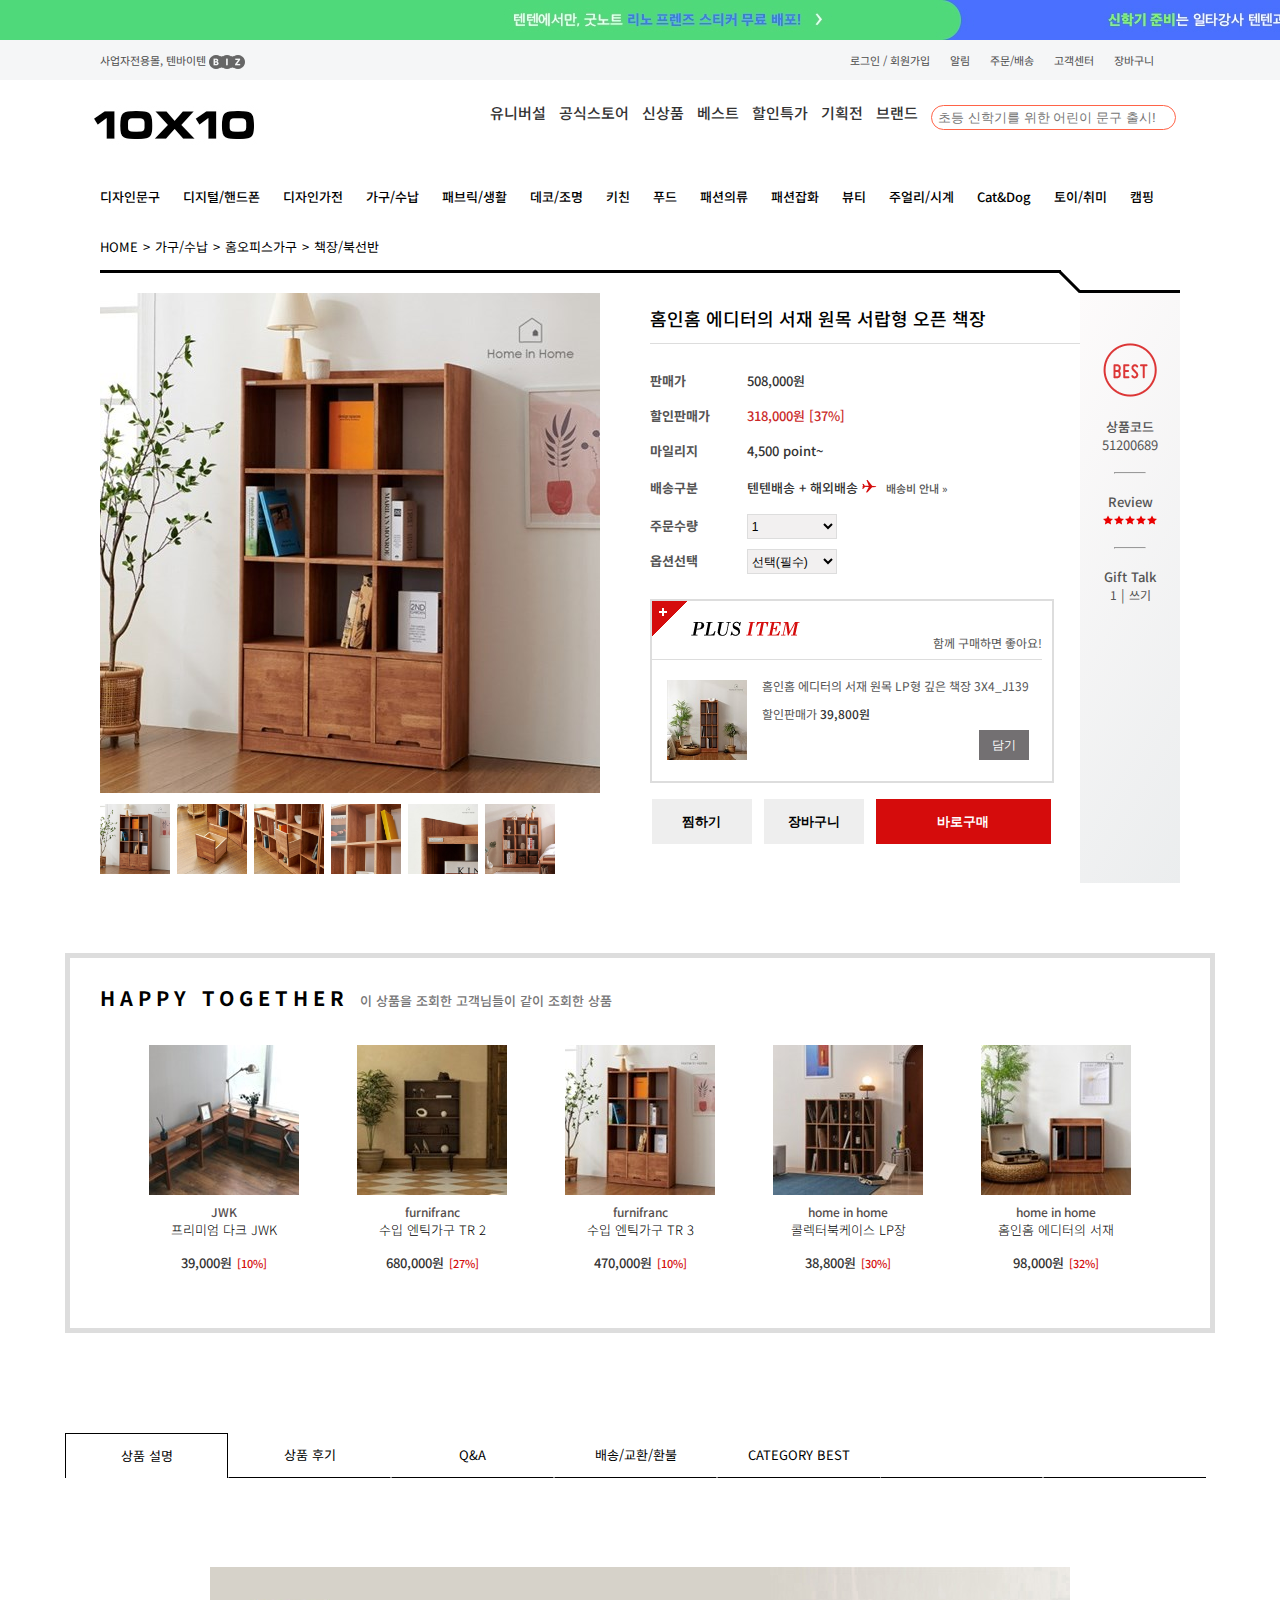
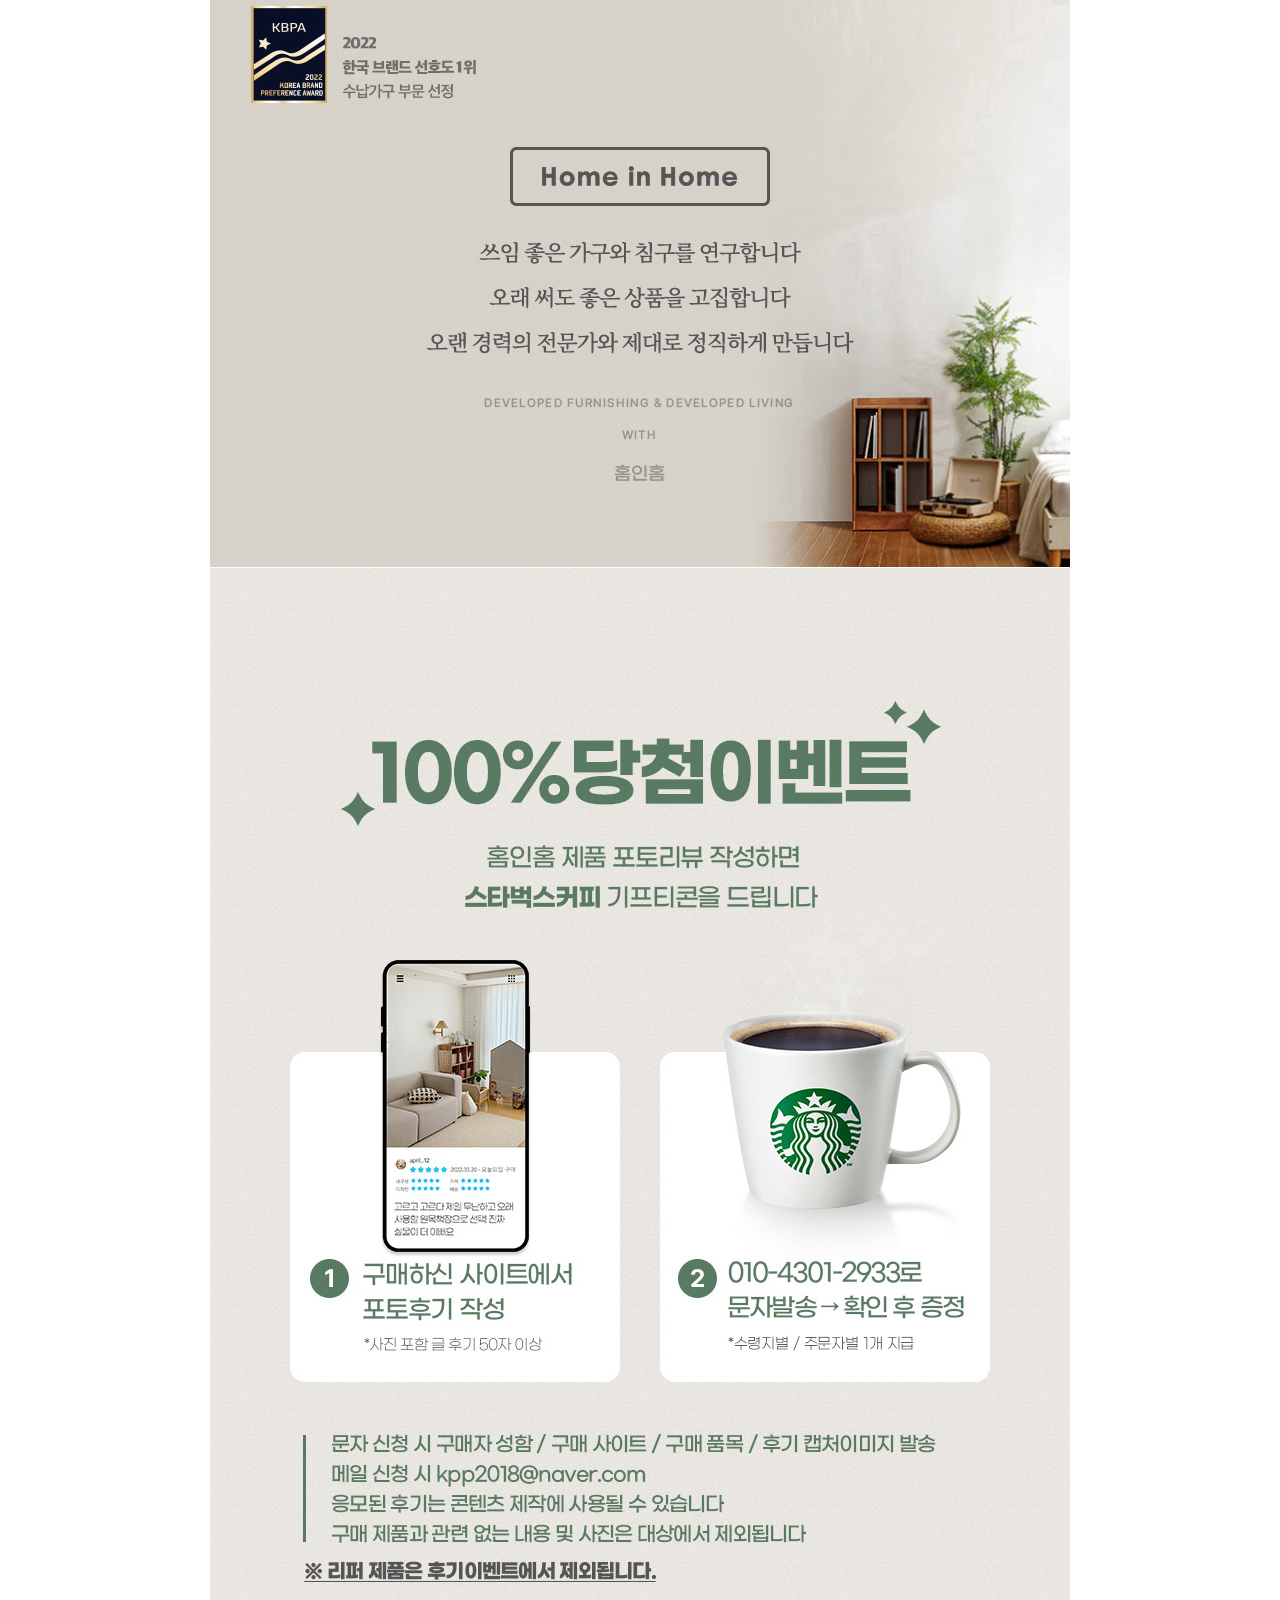
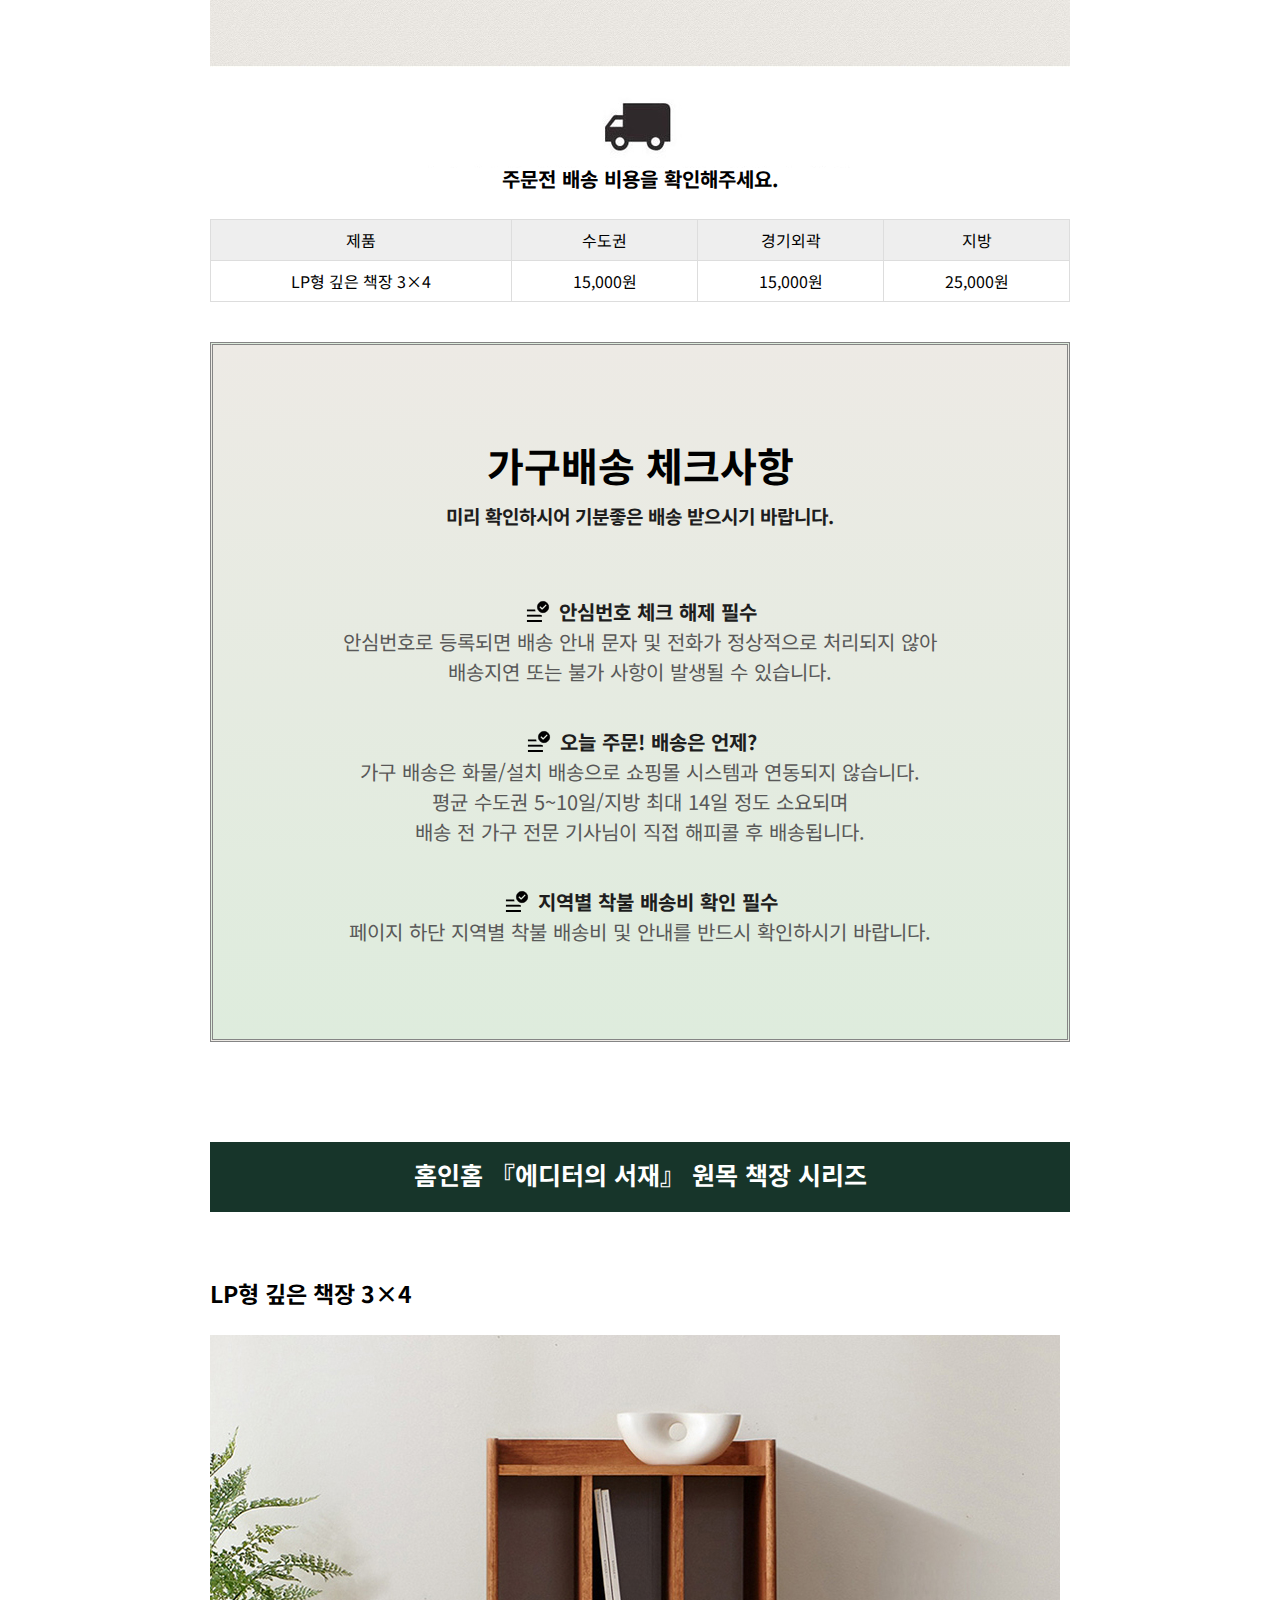
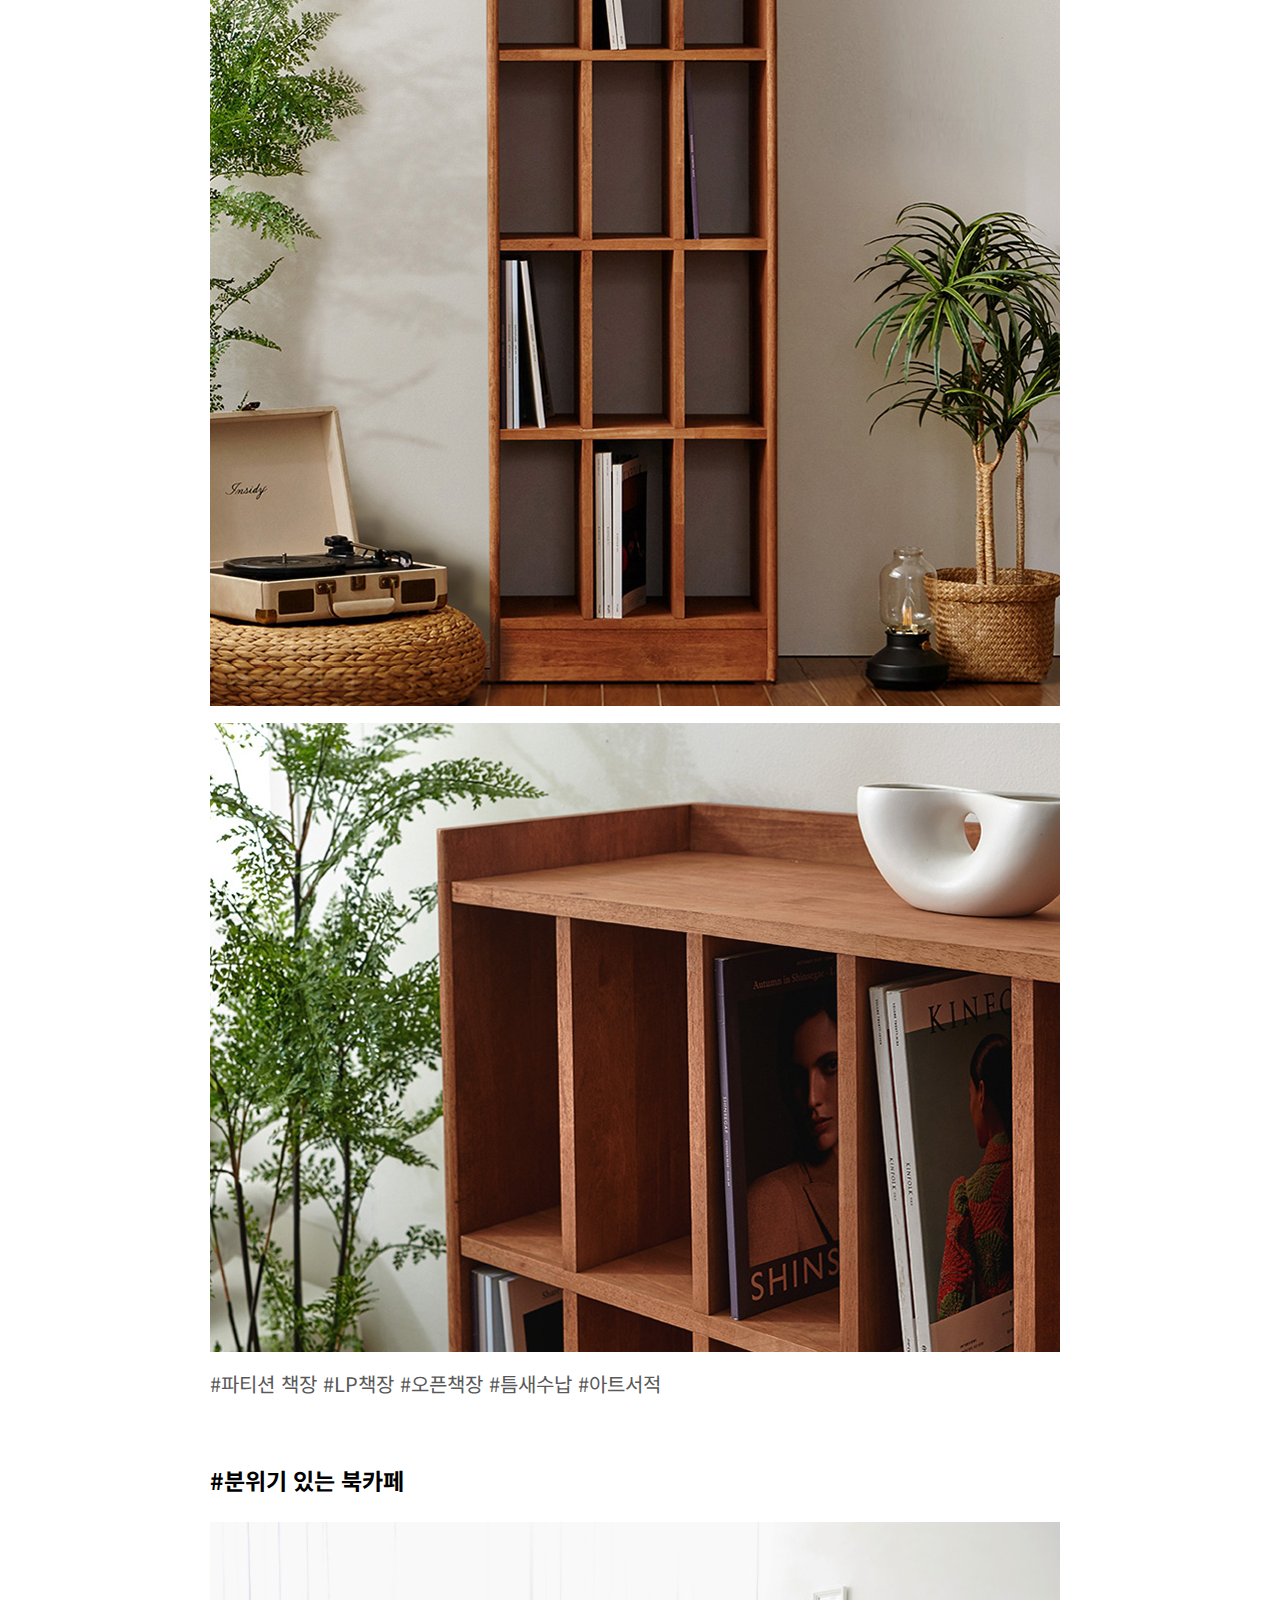
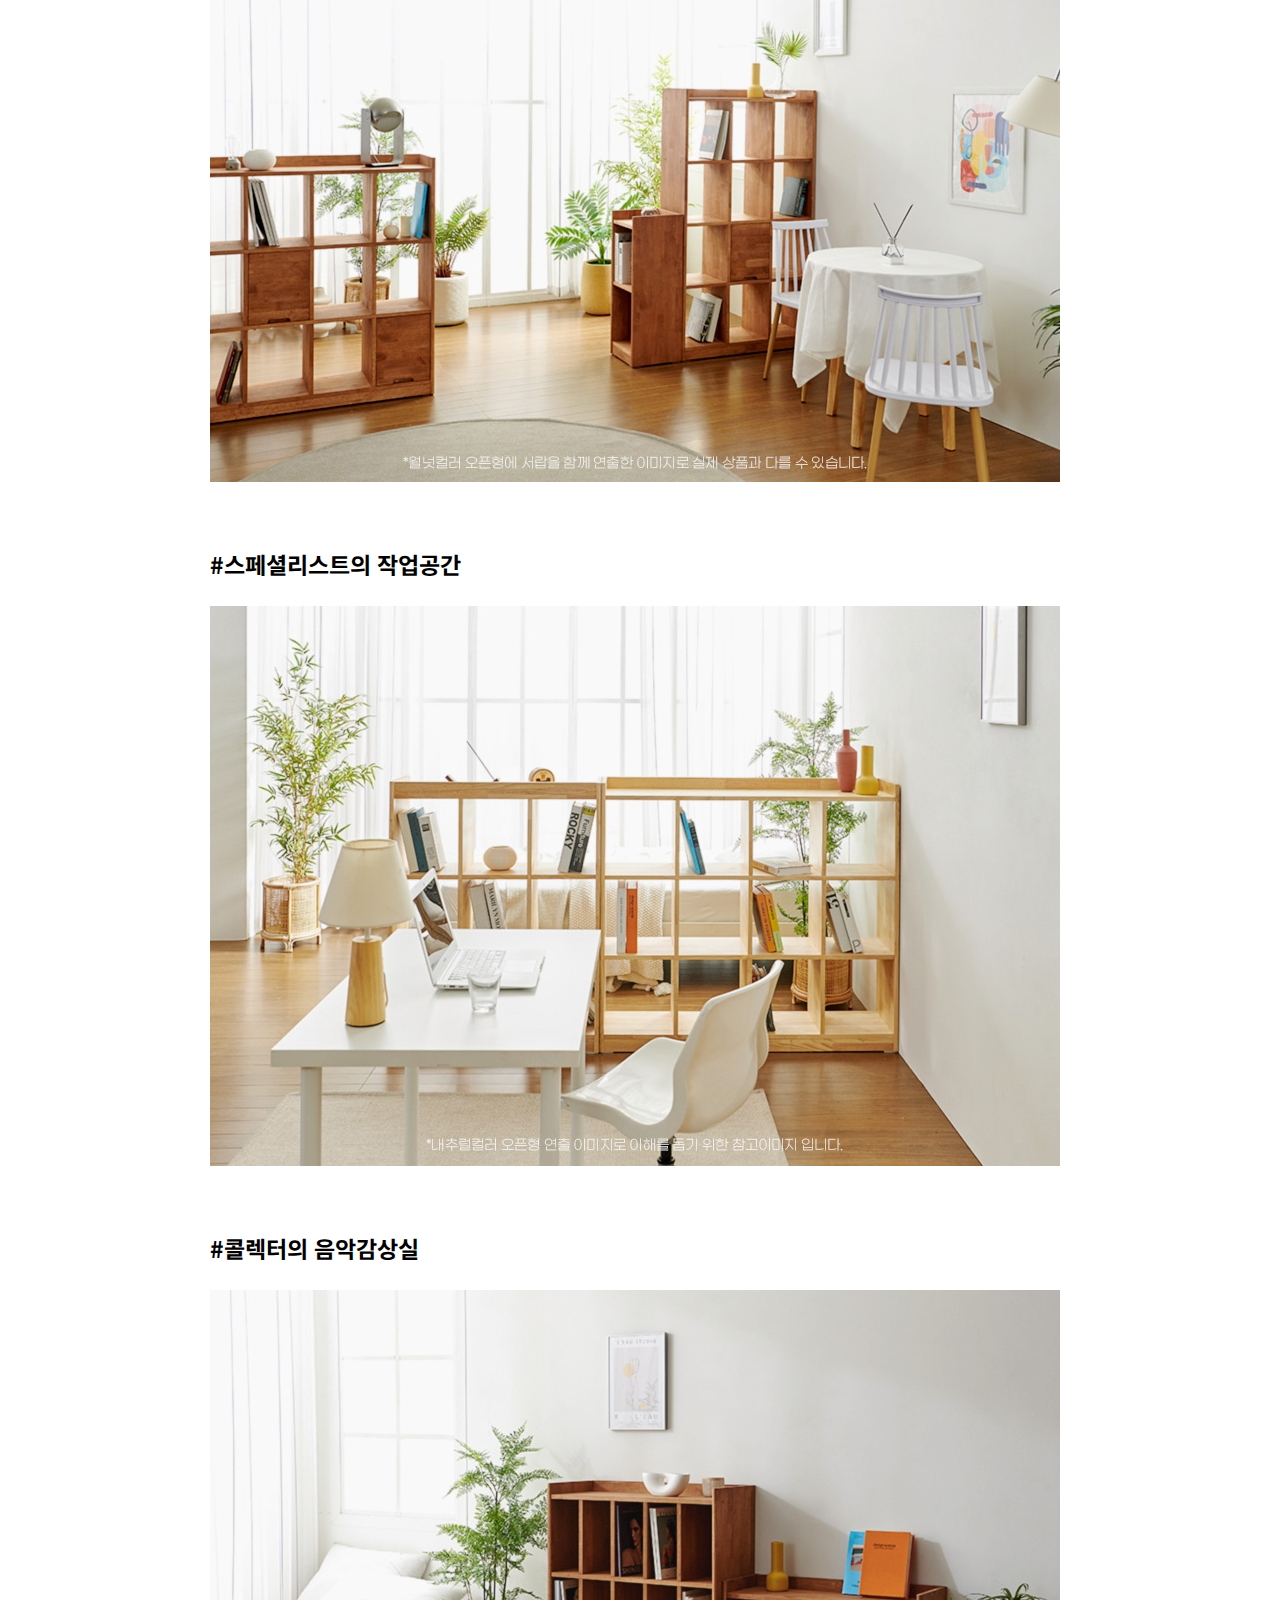
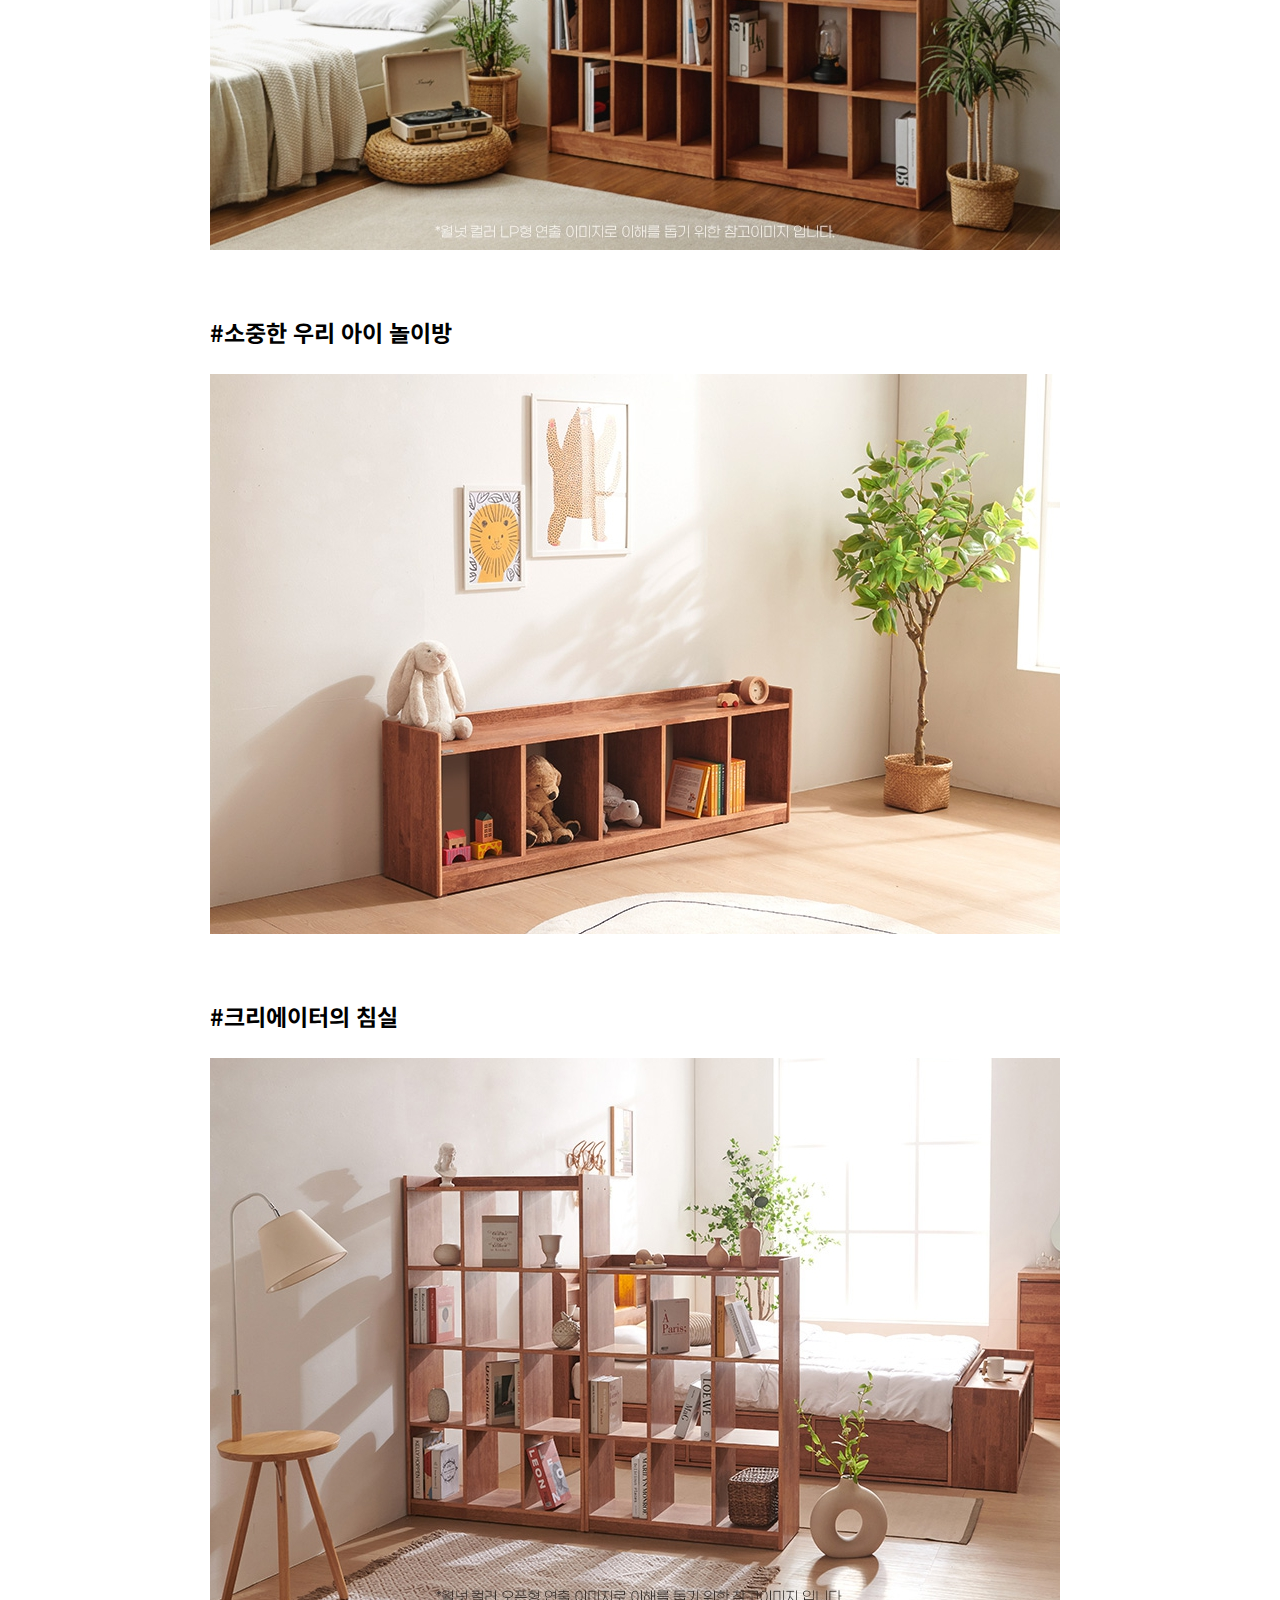
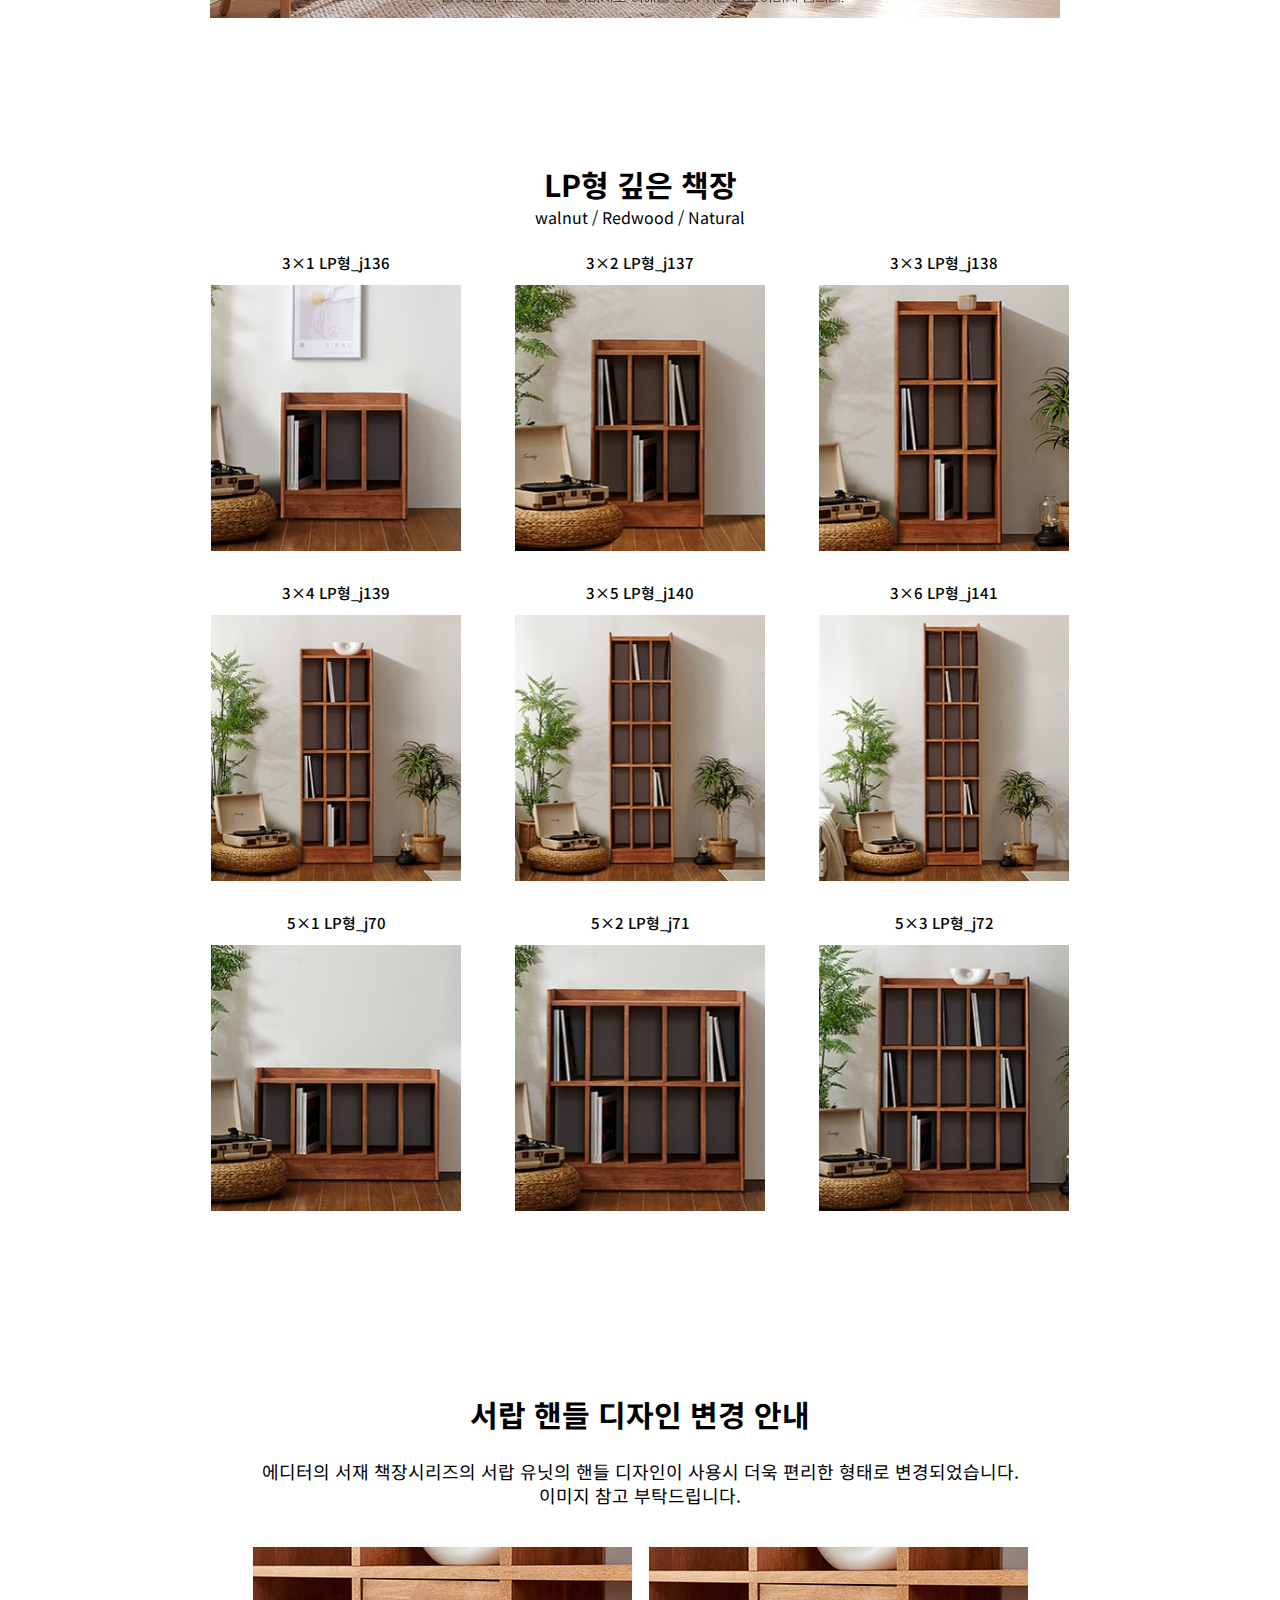
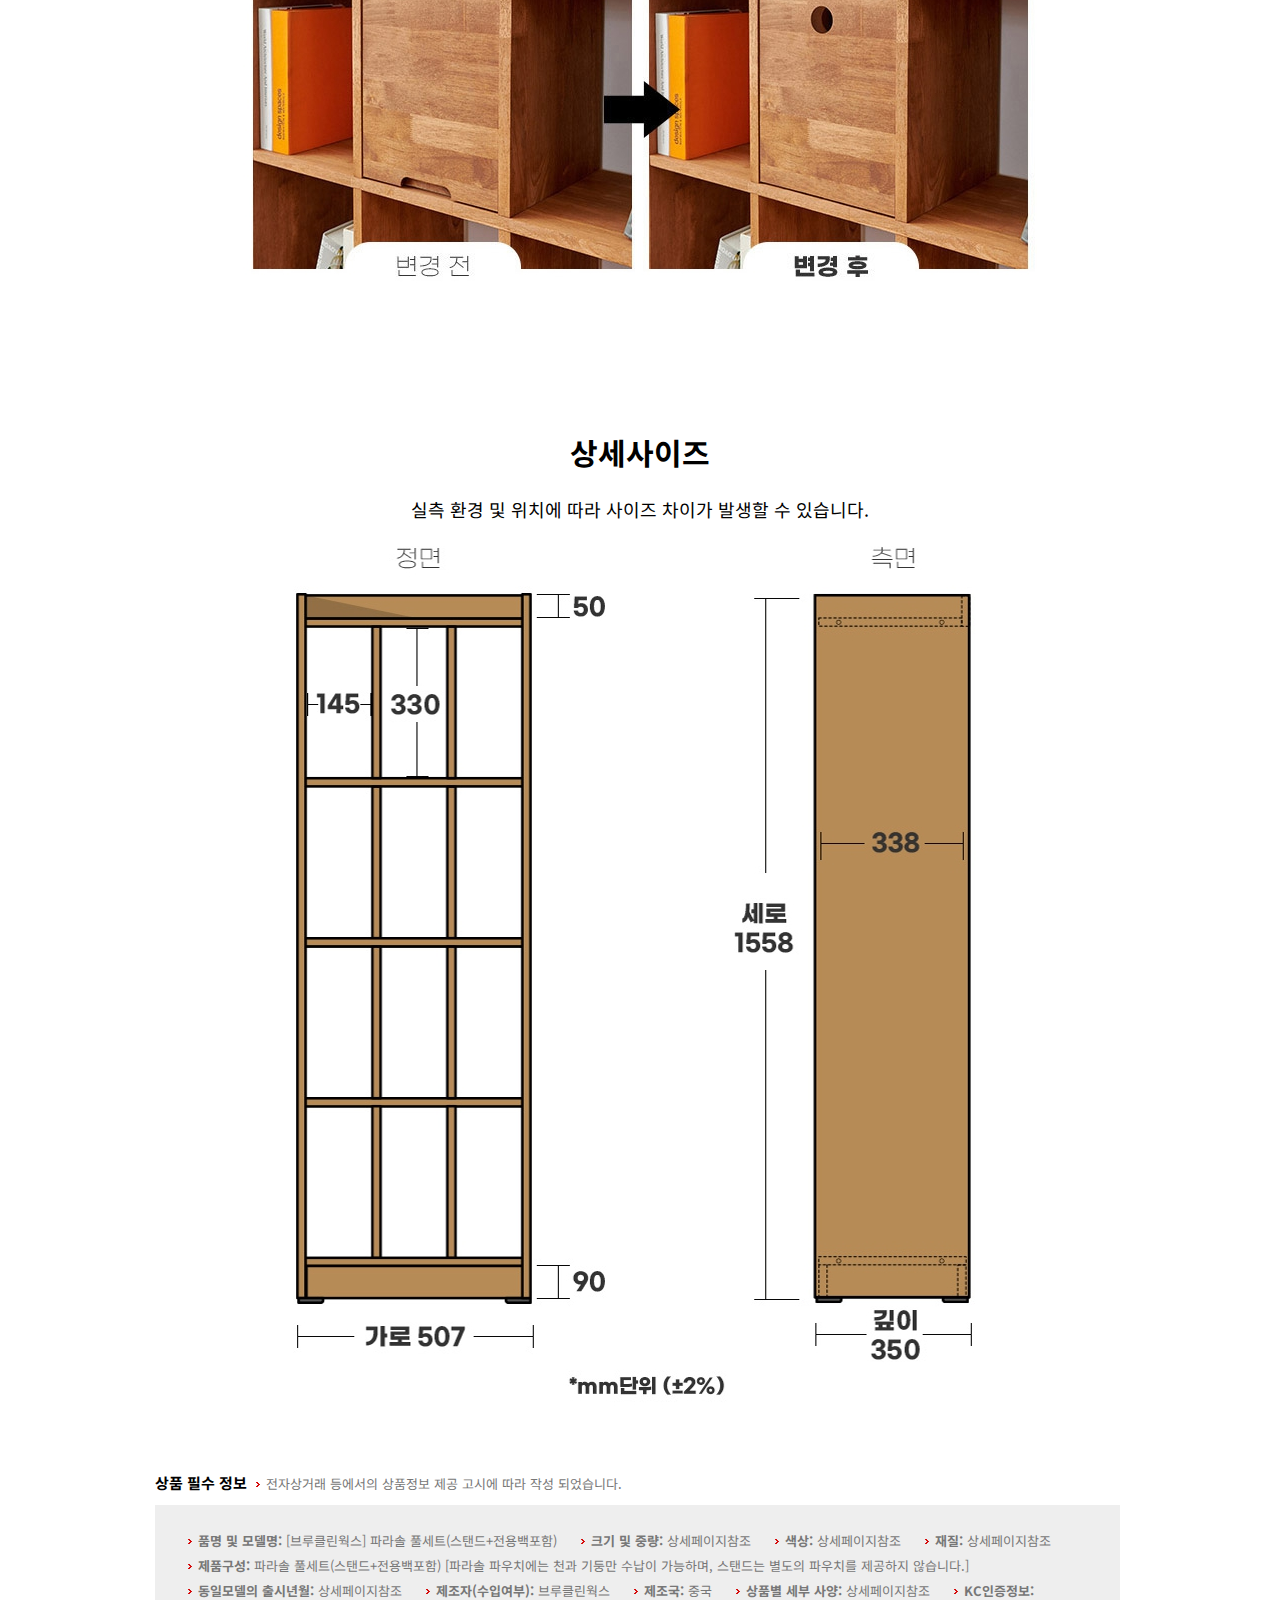
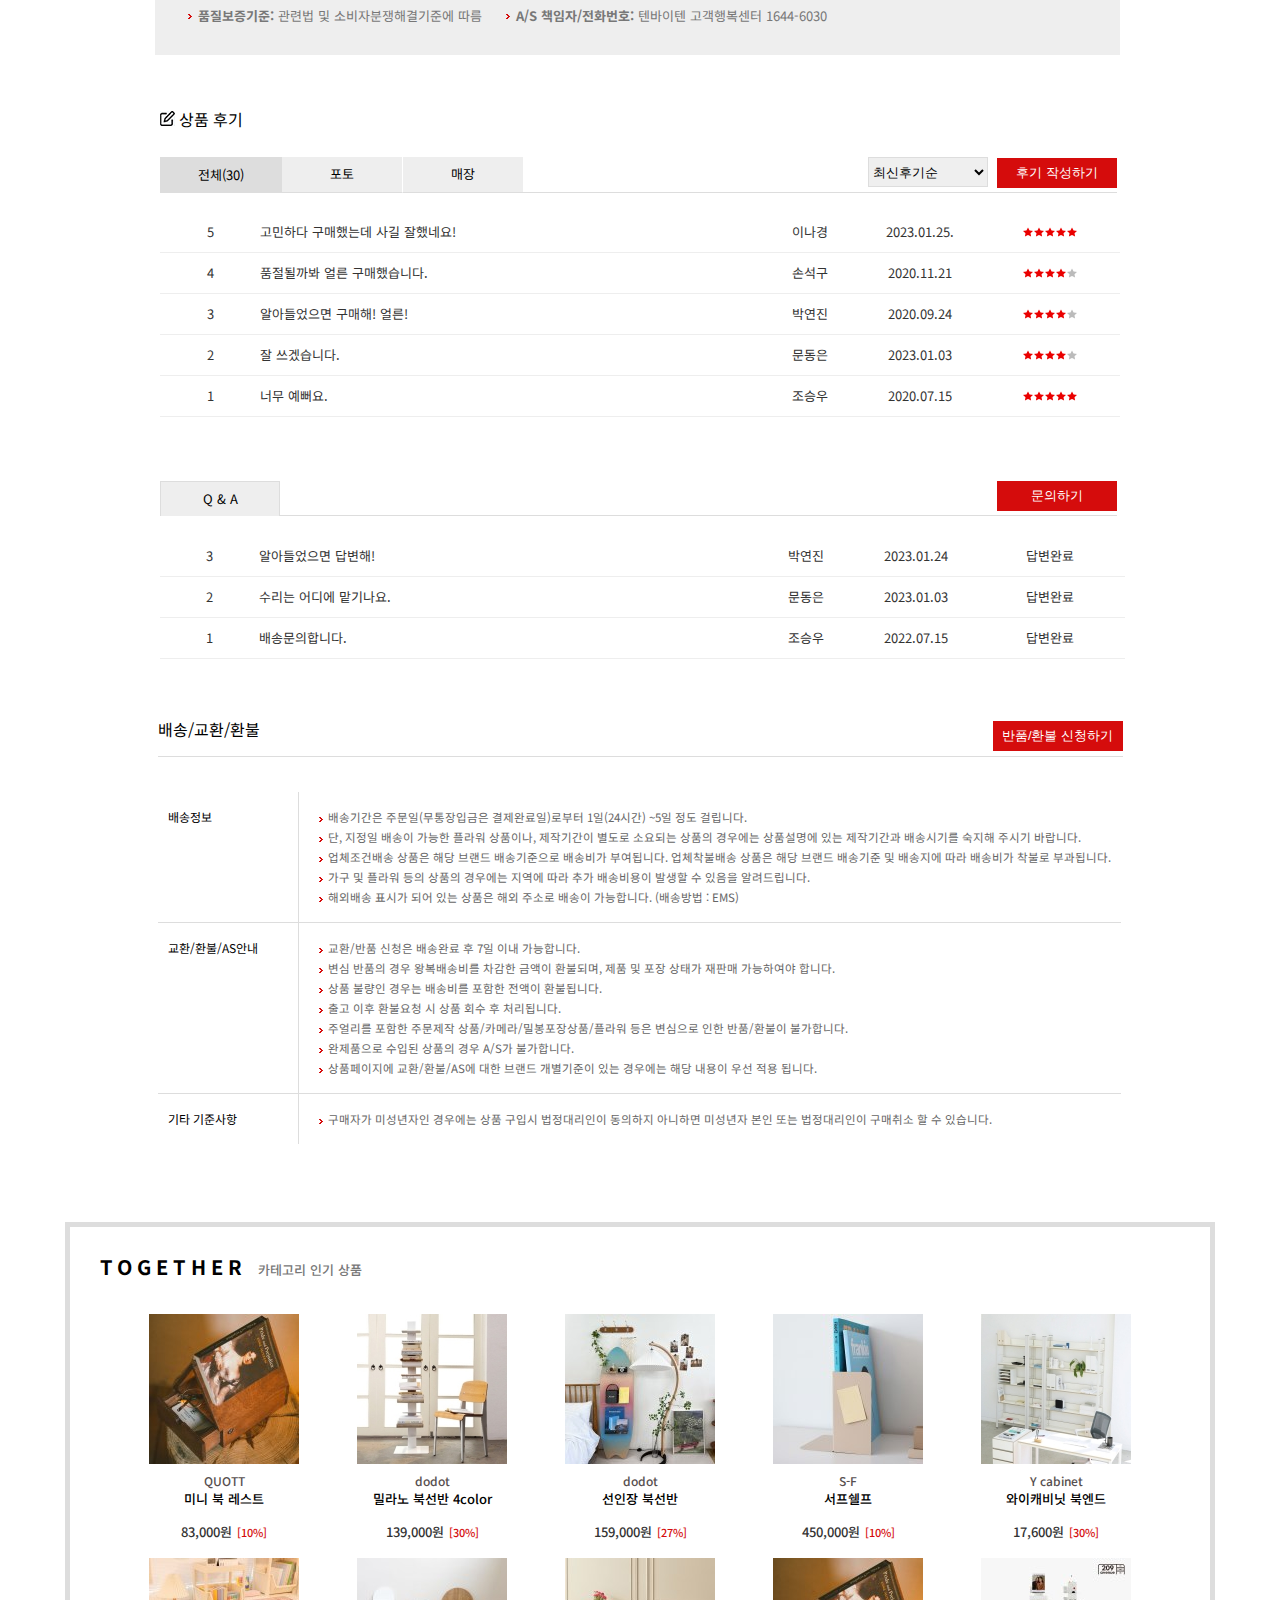
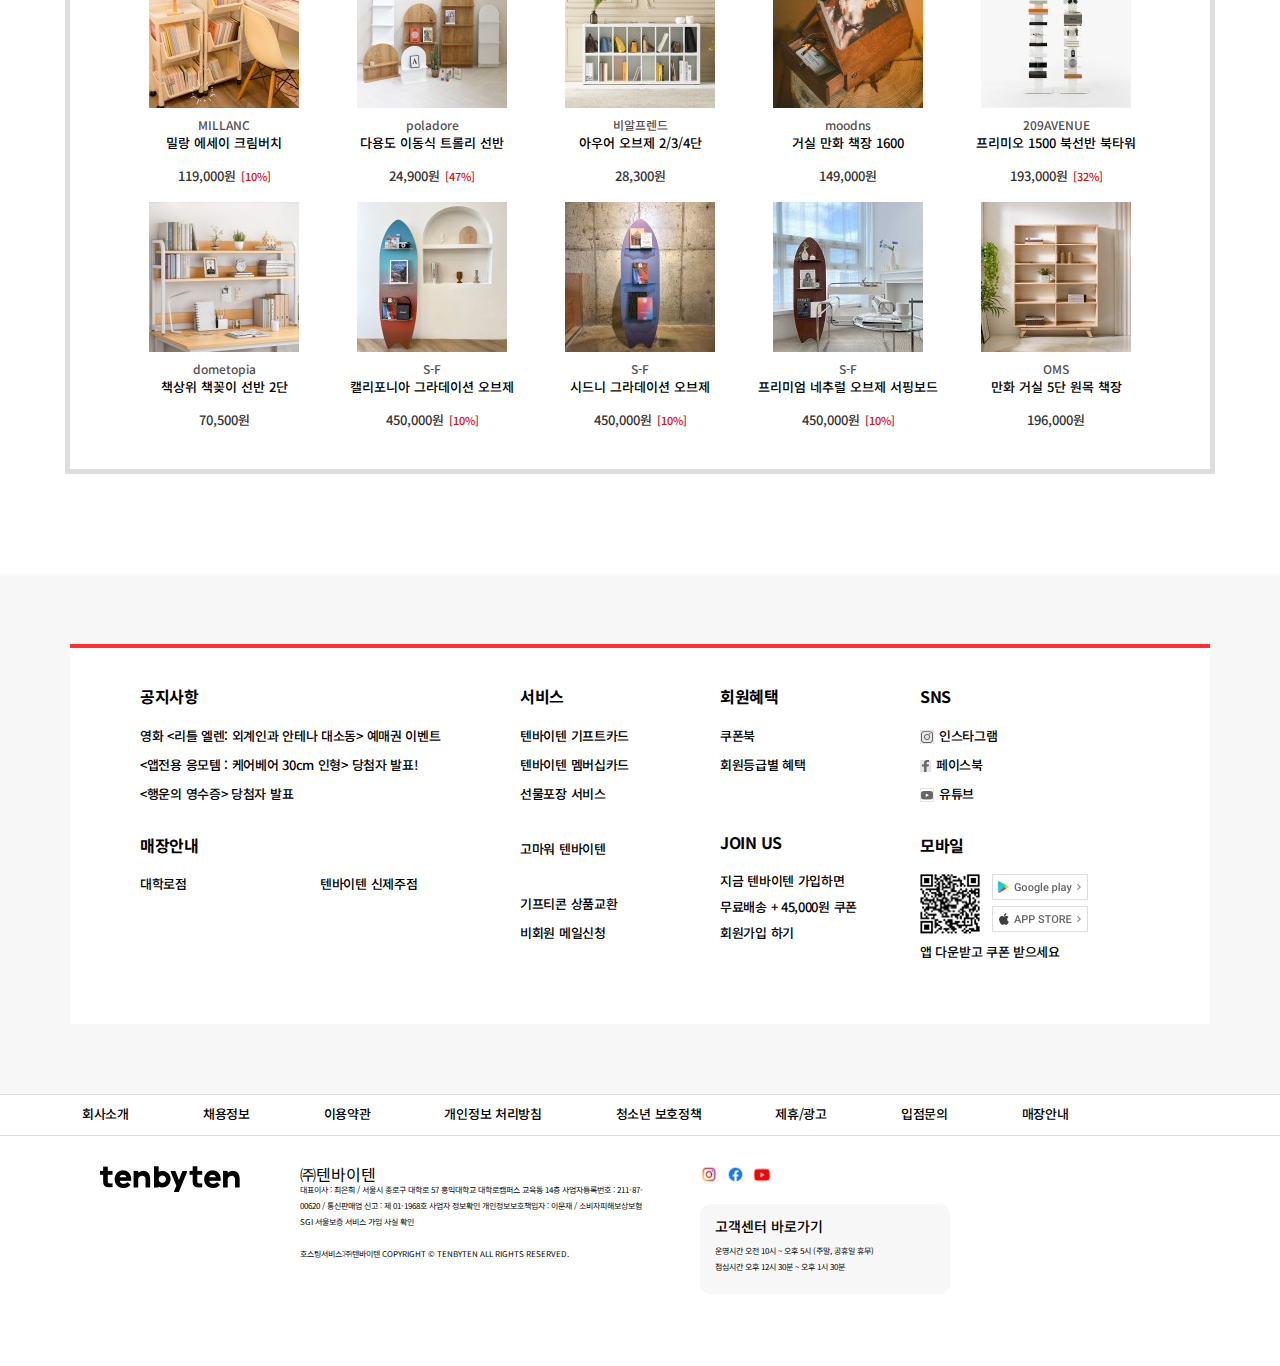
==== commit 4dae29f1: "first commit" ====
--- a/sub.html
+++ b/sub.html
@@ -231,7 +231,7 @@
               <li>
                 <p>홈인홈 에디터의 서재 원목 LP형 깊은 책장 3X4_J139</p><br>
                 <p>할인판매가 <span>39,800원</span></p>
-                <p class="text_right"><button>담기</button></p>
+                <p class="text_right"><button><a href="#">담기</a></button></p>
               </li>
             </ul>
           </div>
@@ -239,10 +239,10 @@
 
           <!-- 버튼 박스 -->
           <div id="button_box">
-            <button>찜하기</button>
-            <button>장바구니</button>
-            <button>바로구매</button>
-          </div>
+            <a href="#"><button class="a">찜하기</button></a>
+            <a href="#"><button class="a">장바구니</button></a>
+            <a href="#"><button class="b">바로구매</button></a>
+     </div>
         </div>
 
 
@@ -261,7 +261,7 @@
           <hr>
           <dl>
             <dt>Gift Talk</dt>
-            <dd>1 | 쓰기</dd>
+            <dd><a href="#">1</a> | <a href="#">쓰기</a></dd>
           </dl>
         </div>
       </div>
@@ -270,34 +270,34 @@
       <!--다른 고객이 함께 보는(알고리즘) -->
       <div id="together">
         <h3>HAPPY TOGETHER <span>이 상품을 조회한 고객님들이 같이 조회한 상품</span></h3>
-        <div class="sub_together_box"><img src="img/sub/pic_together_01.jpg" alt="상품사진1">
+        <div class="sub_together_box"><a href="#"><img src="img/sub/pic_together_01.jpg" alt="상품사진1">
           <h4>JWK</h4>
           <p>프리미엄 다크 JWK</p>
-          <h5 class="per_10">39,000원</h5>
-        </div>
-
-        <div class="sub_together_box"><img src="img/sub/pic_together_02.jpg" alt="상품사진2">
+          <h5 class="per_10">39,000원</h5></a>
+        </div>
+
+        <div class="sub_together_box"><a href="#"><img src="img/sub/pic_together_02.jpg" alt="상품사진2">
           <h4>furnifranc</h4>
           <p>수입 엔틱가구 TR 2</p>
-          <h5 class="per_27">680,000원</h5>
-        </div>
-
-        <div class="sub_together_box"><img src="img/sub/pic_together_03.jpg" alt="상품사진3">
+          <h5 class="per_27">680,000원</h5></a>
+        </div>
+
+        <div class="sub_together_box"><a href="#"><img src="img/sub/pic_together_03.jpg" alt="상품사진3">
           <h4>furnifranc</h4>
           <p>수입 엔틱가구 TR 3</p>
-          <h5 class="per_10">470,000원</h5>
-        </div>
-
-        <div class="sub_together_box"><img src="img/sub/pic_together_04.jpg" alt="상품사진4">
+          <h5 class="per_10">470,000원</h5></a>
+        </div>
+
+        <div class="sub_together_box"><a href="#"><img src="img/sub/pic_together_04.jpg" alt="상품사진4">
           <h4>home in home</h4>
           <p>콜렉터북케이스 LP장</p>
-          <h5 class="per_30">38,800원</h5>
-        </div>
-
-        <div class="sub_together_box"><img src="img/sub/pic_together_05.jpg" alt="상품사진5">
+          <h5 class="per_30">38,800원</h5></a>
+        </div>
+
+        <div class="sub_together_box"><a href="#"><img src="img/sub/pic_together_05.jpg" alt="상품사진5">
           <h4>home in home</h4>
           <p>홈인홈 에디터의 서재</p>
-          <h5 class="per_32">98,000원</h5>
+          <h5 class="per_32">98,000원</h5></a>
         </div>
       </div>
 
@@ -322,17 +322,17 @@
 
         <img src="img/sub/page_bookshelf_01.jpg" alt=""><br><br>
 
-
+        <!-- 비용 테이블 -->
         <div id="cost">
           <img src="img/sub/icon_book_shelf.jpg" alt="del_info">
           <h4>주문전 배송 비용을 확인해주세요.</h4>
 
           <table>
             <tr>
-              <th>제품</th>
-              <th>수도권</th>
-              <th>경기외곽</th>
-              <th>지방</th>
+              <td>제품</td>
+              <td>수도권</td>
+              <td>경기외곽</td>
+              <td>지방</td>
             </tr>
 
             <tr class="last_td">
@@ -344,9 +344,38 @@
           </table>
         </div>
 
-
-
+        <!-- 가구배송 체크사항 -->
+        <div id="precheck">
+          <h1> 가구배송 체크사항 </h1>
+          <h3>미리 확인하시어 기분좋은 배송 받으시기 바랍니다.</h3>
+
+
+          <h2> <img src="img/icon/icon_data_check.png" alt="icon1"> 안심번호 체크 해제 필수</h2>
+          <p>안심번호로 등록되면 배송 안내 문자 및 전화가 정상적으로 처리되지 않아 <br>배송지연 또는 불가 사항이 발생될 수 있습니다.</p>
+
+
+          <h2><img src="img/icon/icon_data_check.png" alt="icon1"> 오늘 주문! 배송은 언제?</h2>
+          <p>가구 배송은 화물/설치 배송으로 쇼핑몰 시스템과 연동되지 않습니다.</p>
+          <p>평균 수도권 5~10일/지방 최대 14일 정도 소요되며</p>
+          <p>배송 전 가구 전문 기사님이 직접 해피콜 후 배송됩니다.</p>
+
+          <h2><img src="img/icon/icon_data_check.png" alt="icon1"> 지역별 착불 배송비 확인 필수</h2>
+          <p><span class="underline">페이지 하단 지역별 착불 배송비 및 안내</span>를 반드시 확인하시기 바랍니다. </p>
+
+        </div>
+
+
+        <!-- 상세 페이지 제품 사진 시작 -->
+         
         <div id="product_photo">
+
+          <h2>홈인홈 『에디터의 서재』 원목 책장 시리즈</h2>
+          <h3>LP형 깊은 책장 3&times;4</h3>
+          <img src="img/sub/pic_book_shelf_015.jpg" alt="product_photo"><br><br>
+          <img src="img/sub/pic_book_shelf_016.jpg" alt="product_photo"><br><br>
+
+          <p>#파티션 책장 #LP책장 #오픈책장 #틈새수납 #아트서적</p>
+
           <h3>#분위기 있는 북카페</h3>
           <img src="img/sub/pic_book_shelf_001.jpg" alt="">
 
@@ -363,6 +392,8 @@
           <img src="img/sub/pic_book_shelf_005.jpg" alt="">
         </div>
 
+
+        <!-- 상세페이지 내 섬네일 구간 -->
         <div id="thum_photo">
           <h3>LP형 깊은 책장</h3>
           <p>walnut / Redwood / Natural</p>
@@ -412,27 +443,20 @@
             <img src="img/sub/pic_book_shelf_014.jpg" alt="">
           </div>
         </div>
+       
 
         <div id="handle">
           <h3>서랍 핸들 디자인 변경 안내</h3>
-          <p>에디터의 서재 책장시리즈의 서랍 유닛의 핸들 디자인이</p>
-          <p>사용시 더욱 편리한 형태로 변경되었습니다.</p>
+          <p>에디터의 서재 책장시리즈의 서랍 유닛의 핸들 디자인이 사용시 더욱 편리한 형태로 변경되었습니다.</p>
           <p>이미지 참고 부탁드립니다.</p><br><br>
 
           <img src="img/sub/pic_be_af.jpg" alt="before_after">
-        
-        <h4>홈인홈 『에디터의 서재』 원목 책장 시리즈</h4>
-        <h3>LP형 깊은 책장 3&times;4</h3>
-        <img src="img/sub/pic_book_shelf_015.jpg" alt="product_photo">
-        <img src="img/sub/pic_book_shelf_016.jpg" alt="product_photo">
-        
-        <p>#파티션 책장 #LP책장 #오픈책장 #틈새수납 #아트서적</p>
-
-
-        <h3>상세사이즈</h3>
-        <p>실측 환경 및 위치에 따라 사이즈 차이가 발생할 수 있습니다.<p>
-
-          <img src="img/sub/pic_book_shelf_017.jpg" alt="sizeinfo">
+
+          
+          <h3>상세사이즈</h3>
+          <p>실측 환경 및 위치에 따라 사이즈 차이가 발생할 수 있습니다.<p>
+
+              <img src="img/sub/pic_book_shelf_017.jpg" alt="sizeinfo">
 
         </div>
       </div>
@@ -461,9 +485,9 @@
       <div id="review">
         <h2><img src="img/logo/icon_pen.jpg"> 상품 후기</h2>
         <ul>
-          <li><a href="#detail">전체(30)</a></li>
-          <li><a href="#shipping">포토</a></li>
-          <li>매장</li>
+          <li><a href="#">전체(30)</a></li>
+          <li><a href="#">포토</a></li>
+          <li><a href="#">매장</a></li>
           <li>
             <div class="dropbox">
               <select>
@@ -474,7 +498,7 @@
                 <option>4</option>
                 <option>5</option>
               </select>
-              <button>후기 작성하기</button>
+              <a href="#"><button>후기 작성하기</button></a>
             </div>
           </li>
         </ul>
@@ -532,7 +556,7 @@
           <li>Q &#38; A</li>
           <li>
             <div class="qna_button">
-              <button>문의하기</button>
+              <a href="#"><button>문의하기</button></a>
             </div>
           </li>
         </ul>
@@ -570,7 +594,7 @@
       <div id="as_info">
         <ul>
           <li>배송&#47;교환&#47;환불</li>
-          <li><button>반품&#47;환불 신청하기</button></li>
+          <li><a href="#"><button>반품&#47;환불 신청하기</button></a></li>
         </ul>
       </div>
 
@@ -622,125 +646,106 @@
 
     <div id="bot_together">
       <h3>TOGETHER <span>카테고리 인기 상품</span></h3>
-      <div class="sub_together_box"><img src="img/sub/pic_together_01.jpg" alt="상품사진1">
-        <h4>obrecord</h4>
-        <p>[텐텐단독] 오브레코드</p>
-        <h5>13,800원</h5>
-      </div>
-
-      <div class="sub_together_box"><img src="img/sub/pic_together_02.jpg" alt="상품사진2">
-        <h4>obrecord</h4>
-        <p>[텐텐단독] 오브레코드</p>
-        <h5>13,800원</h5>
-      </div>
-
-      <div class="sub_together_box"><img src="img/sub/pic_together_03.jpg" alt="상품사진3">
-        <h4>obrecord</h4>
-        <p>[텐텐단독] 오브레코드</p>
-        <h5 class="per_10">13,800원</h5>
-      </div>
-
-      <div class="sub_together_box"><img src="img/sub/pic_together_04.jpg" alt="상품사진4">
-        <h4>obrecord</h4>
-        <p>[텐텐단독] 오브레코드</p>
-        <h5>13,800원</h5>
-      </div>
-
-      <div class="sub_together_box"><img src="img/sub/pic_together_05.jpg" alt="상품사진5">
-        <h4>obrecord</h4>
-        <p>[텐텐단독] 오브레코드</p>
-        <h5 class="per_30">13,800원</h5>
-      </div>
-
-      <div class="sub_together_box"><img src="img/sub/pic_together_01.jpg" alt="상품사진1">
-        <h4>obrecord</h4>
-        <p>[텐텐단독] 오브레코드</p>
-        <h5>13,800원</h5>
-      </div>
-
-      <div class="sub_together_box"><img src="img/sub/pic_together_02.jpg" alt="상품사진2">
-        <h4>obrecord</h4>
-        <p>[텐텐단독] 오브레코드</p>
-        <h5>13,800원</h5>
-      </div>
-
-      <div class="sub_together_box"><img src="img/sub/pic_together_03.jpg" alt="상품사진3">
-        <h4>obrecord</h4>
-        <p>[텐텐단독] 오브레코드</p>
-        <h5 class="per_10">13,800원</h5>
-      </div>
-
-      <div class="sub_together_box"><img src="img/sub/pic_together_04.jpg" alt="상품사진4">
-        <h4>obrecord</h4>
-        <p>[텐텐단독] 오브레코드</p>
-        <h5>13,800원</h5>
-      </div>
-
-      <div class="sub_together_box"><img src="img/sub/pic_together_05.jpg" alt="상품사진5">
-        <h4>obrecord</h4>
-        <p>[텐텐단독] 오브레코드</p>
-        <h5 class="per_30">13,800원</h5>
-      </div>
-
-      <div class="sub_together_box"><img src="img/sub/pic_together_01.jpg" alt="상품사진1">
-        <h4>obrecord</h4>
-        <p>[텐텐단독] 오브레코드</p>
-        <h5>13,800원</h5>
-      </div>
-
-      <div class="sub_together_box"><img src="img/sub/pic_together_02.jpg" alt="상품사진2">
-        <h4>obrecord</h4>
-        <p>[텐텐단독] 오브레코드</p>
-        <h5>13,800원</h5>
-      </div>
-
-      <div class="sub_together_box"><img src="img/sub/pic_together_03.jpg" alt="상품사진3">
-        <h4>obrecord</h4>
-        <p>[텐텐단독] 오브레코드</p>
-        <h5 class="per_10">13,800원</h5>
-      </div>
-
-      <div class="sub_together_box"><img src="img/sub/pic_together_04.jpg" alt="상품사진4">
-        <h4>obrecord</h4>
-        <p>[텐텐단독] 오브레코드</p>
-        <h5>13,800원</h5>
-      </div>
-
-      <div class="sub_together_box"><img src="img/sub/pic_together_05.jpg" alt="상품사진5">
-        <h4>obrecord</h4>
-        <p>[텐텐단독] 오브레코드</p>
-        <h5 class="per_30">13,800원</h5>
-      </div>
-
-      <div class="sub_together_box"><img src="img/sub/pic_together_01.jpg" alt="상품사진1">
-        <h4>obrecord</h4>
-        <p>[텐텐단독] 오브레코드</p>
-        <h5>13,800원</h5>
-      </div>
-
-      <div class="sub_together_box"><img src="img/sub/pic_together_02.jpg" alt="상품사진2">
-        <h4>obrecord</h4>
-        <p>[텐텐단독] 오브레코드</p>
-        <h5>13,800원</h5>
-      </div>
-
-      <div class="sub_together_box"><img src="img/sub/pic_together_03.jpg" alt="상품사진3">
-        <h4>obrecord</h4>
-        <p>[텐텐단독] 오브레코드</p>
-        <h5 class="per_10">13,800원</h5>
-      </div>
-
-      <div class="sub_together_box"><img src="img/sub/pic_together_04.jpg" alt="상품사진4">
-        <h4>obrecord</h4>
-        <p>[텐텐단독] 오브레코드</p>
-        <h5>13,800원</h5>
-      </div>
-
-      <div class="sub_together_box"><img src="img/sub/pic_together_05.jpg" alt="상품사진5">
-        <h4>obrecord</h4>
-        <p>[텐텐단독] 오브레코드</p>
-        <h5 class="per_30">13,800원</h5>
-      </div>
+      <div class="sub_together_box"><a href="#"><img src="img/sub/same_categ_01.jpg" alt="상품사진1">
+        <h4>QUOTT</h4>
+        <p>미니 북 레스트</p>
+        <h5 class="per_10">83,000원</h5></a>
+      </div>
+
+      <div class="sub_together_box"><a href="#"><img src="img/sub/same_categ_02.jpg" alt="상품사진2">
+        <h4>dodot</h4>
+        <p>밀라노 북선반 4color</p>
+        <h5 class="per_30">139,000원</h5></a>
+      </div>
+
+      <div class="sub_together_box"><a href="#"><img src="img/sub/same_categ_04.jpg" alt="상품사진3">
+        <h4>dodot</h4>
+        <p>선인장 북선반</p>
+        <h5 class="per_27">159,000원</h5></a>
+      </div>
+
+      <div class="sub_together_box"><a href="#"><img src="img/sub/same_categ_05.jpg" alt="상품사진4">
+        <h4>S-F</h4>
+        <p>서프쉘프</p>
+        <h5 class="per_10">450,000원</h5></a>
+      </div>
+
+      <div class="sub_together_box"><a href="#"><img src="img/sub/same_categ_06.jpg" alt="상품사진5">
+        <h4>Y cabinet</h4>
+        <p>와이캐비닛 북엔드</p>
+        <h5 class="per_30">17,600원</h5></a>
+      </div>
+
+      <div class="sub_together_box"><a href="#"><img src="img/sub/same_categ_07.jpg" alt="상품사진1">
+        <h4>MILLANC</h4>
+        <p>밀랑 에세이 크림버치</p>
+        <h5 class="per_10">119,000원</h5></a>
+      </div>
+
+      <div class="sub_together_box"><a href="#"><img src="img/sub/same_categ_08.jpg" alt="상품사진1">
+        <h4>poladore</h4>
+        <p>다용도 이동식 트롤리 선반</p>
+        <h5 class="per_47">24,900원</h5></a>
+      </div>
+
+
+      <div class="sub_together_box"><a href="#"><img src="img/sub/same_categ_09.jpg" alt="상품사진1">
+        <h4>비알프렌드</h4>
+        <p>아우어 오브제 2/3/4단</p>
+        <h5>28,300원</h5></a>
+      </div>
+
+
+      <div class="sub_together_box"><a href="#"><img src="img/sub/same_categ_01.jpg" alt="상품사진1">
+        <h4>moodns</h4>
+        <p>거실 만화 책장 1600</p>
+        <h5>149,000원</h5></a>
+      </div>
+
+
+      <div class="sub_together_box"><a href="#"><img src="img/sub/same_categ_10.jpg" alt="상품사진1">
+        <h4>209AVENUE</h4>
+        <p>프리미오 1500 북선반 북타워</p>
+        <h5 class="per_32">193,000원</h5></a>
+      </div>
+
+      <div class="sub_together_box"><a href="#"><img src="img/sub/same_categ_11.jpg" alt="상품사진1">
+        <h4>dometopia</h4>
+        <p>책상위 책꽂이 선반 2단</p>
+        <h5>70,500원</h5></a>
+      </div>
+
+      <div class="sub_together_box"><a href="#"><img src="img/sub/same_categ_12.jpg" alt="상품사진1">
+        <h4>S-F</h4>
+        <p>캘리포니아 그라데이션 오브제</p>
+        <h5 class="per_10">450,000원</h5></a>
+      </div>
+
+
+      <div class="sub_together_box"><a href="#"><img src="img/sub/same_categ_13.jpg" alt="상품사진1">
+        <h4>S-F</h4>
+        <p>시드니 그라데이션 오브제</p>
+        <h5 class="per_10">450,000원</h5></a>
+      </div>
+
+
+      <div class="sub_together_box"><a href="#"><img src="img/sub/same_categ_14.jpg" alt="상품사진1">
+        <h4>S-F</h4>
+        <p>프리미엄 네추럴 오브제 서핑보드</p>
+        <h5 class="per_10">450,000원</h5></a>
+      </div>
+
+
+      <div class="sub_together_box"><a href="#"><img src="img/sub/same_categ_15.jpg" alt="상품사진1">
+        <h4>OMS</h4>
+        <p>만화 거실 5단 원목 책장</p>
+        <h5>196,000원</h5></a>
+      </div>
+
+
+
+
+
     </div>
 
 
--- a/css/sub.css
+++ b/css/sub.css
@@ -174,11 +174,12 @@
   height: 30px;
   font-size: 12px;
   background-color: #737072;
-  color: #fff;
   box-sizing: border-box;
   margin: 10px 0 0 20px;
   border: 0;
 }
+
+#lt_etc_info .text_right > button > a {color:#fff;}
 
 #lt_etc_info hr {
   width: 380px;
@@ -227,11 +228,16 @@
   height: 45px;
   border: 0;
   font-size: 13px;
+  background-color:#eee;
   font-weight: bold;
+  display:inline-block;
   margin: 8px 8px 0 0;
 }
 
-#button_box button:last-child {
+#button_box button:hover {cursor: pointer;}
+
+#button_box>a> .b {color:#fff;}
+#button_box>a> .b {
   width: 175px;
   height: 45px;
   background-color: #D50C0C;
@@ -272,7 +278,7 @@
   line-height: 50px;
 }
 
-
+#product_rt a {font-size: 12px; color: #555;}
 
 /* 다른 고객이 함께 보는(알고리즘) */
 
@@ -292,7 +298,10 @@
   display: inline-block;
   margin: 7px;
   text-align: center;
-}
+  }
+
+  #together>.sub_together_box img {transition:0.7s;}
+  #together>.sub_together_box img:hover{opacity:0.7;}
 
 #together h3 {
   font-size: 20px;
@@ -325,28 +334,28 @@
   color: #333
 }
 
-#together>.sub_together_box>.per_10::after {
+#together>.sub_together_box>a>.per_10::after {
   content: "[10%]";
   color: #D50C0C;
   font-size: 11px;
   margin-left: 5px;
 }
 
-#together>.sub_together_box>.per_30::after {
+#together>.sub_together_box>a>.per_27::after {
+  content: "[27%]";
+  color: #D50C0C;
+  font-size: 11px;
+  margin-left: 5px;
+}
+
+#together>.sub_together_box>a>.per_30::after {
   content: "[30%]";
   color: #D50C0C;
   font-size: 11px;
   margin-left: 5px;
 }
 
-#together>.sub_together_box>.per_27::after {
-  content: "[27%]";
-  color: #D50C0C;
-  font-size: 11px;
-  margin-left: 5px;
-}
-
-#together>.sub_together_box>.per_32::after {
+#together>.sub_together_box>a>.per_32::after {
   content: "[32%]";
   color: #D50C0C;
   font-size: 11px;
@@ -437,19 +446,7 @@
   text-align: center;
 }
 
-#precheck {
-  width: 860px;
-  height: 950px;
-  line-height: 50px;
-  background-color: gold;
-  margin: 0 auto;
-  box-sizing: border-box;
-  text-align:center;
-}
-
-#precheck h1 {font-size:30px;}
-
-
+/* 비용 테이블 */
 #cost {
   width: 860px;
   height: auto;
@@ -457,26 +454,51 @@
   box-sizing: border-box;
 }
 
-#cost h4 {margin-bottom:30px;}
-
-#cost table tr td {
+#cost h4 {margin-bottom:30px; font-size:20px; font-weight:bold;}
+
+#cost table{
   text-align: center;
   vertical-align: middle;
-  width: 700px;
+  width: 860px;
   height: 40px;
   margin: 20px auto;
   margin-top: 30px;
-  background-color: #fff;
-  border: 1px solid #ddd;
-}
-
-#cost table th {
+}
+
+#cost table tr:first-of-type {background-color:#eee;}
+#cost table td:first-of-type {width:300px;}
+
+#cost table tr td{
   vertical-align: middle;
   height:40px;
-  background-color: #ddd;
-  border: 2px solid #ffffff;
-}
-
+  border: 1px solid #ddd
+}
+
+
+/* 가구배송 체크사항 */
+
+#precheck {
+  width: 860px;
+  height: 700px;
+  background-image: linear-gradient(to top, #deecdd 0%, #EDEAE5 100%);
+  margin: 40px auto;
+  box-sizing: border-box;
+  padding:50px;
+  border:3px double #858585;
+  text-align:center;
+}
+
+/* 아이콘 사이즈 조정*/
+#precheck img {width:30px; height:30px; vertical-align:text-top;}
+
+#precheck h1 {font-size:40px; font-weight:bolder; margin:50px 0 20px 0;}
+#precheck h2 {font-size:20px; line-height:22px; font-weight:bolder; color:#1d1d1d; margin-top:40px;}
+#precheck h3 {font-size:19px; line-height:22px; font-weight:bolder; color:#1d1d1d; margin-bottom:70px;}
+#precheck p {font-size:20px; line-height:30px; color: #585858;}
+
+
+
+/* 상세 페이지 제품 사진 시작 */
 #product_photo {
   width: 860px;
   height: auto;
@@ -484,25 +506,44 @@
   box-sizing: border-box;
   text-align: left;
 }
-
-#product_photo h3 {
-  text-align: left;
-  font-size: 23px;
-  font-weight: bold;
-  margin: 80px 0 30px 0;
-}
-
+#product_photo h2 {
+  text-align: center;
+  margin-top:100px;
+  box-sizing:border-box;
+  padding-top:20px;
+  height: 70px;
+  font-size: 25px;
+  background-color: #17352a;
+  color:#fff;
+  font-weight:bold;
+  }
+
+  #product_photo p {
+    font-size: 20px;
+    line-height: 30px;
+    color: #585858;
+  }
+
+  #product_photo h3 {
+    text-align: left;
+    font-size: 23px;
+    font-weight: bold;
+    margin: 70px 0 30px 0;
+  }
+
+
+/* 상세페이지 내 섬네일 구간  */
 #thum_photo {
   width: 1000px;
   height: 1080px;
-  margin: 50px auto;
+  margin: 80px auto;
 }
 
 #thum_photo h3 {
   text-align: center;
   font-size: 30px;
   font-weight: bolder;
-  margin: 50px 0 10px 0;
+  margin: 150px 0 10px 0;
 }
 
 #thum_photo img {
@@ -536,7 +577,7 @@
   text-align: center;
   font-size: 30px;
   font-weight: bolder;
-  margin: 50px 0 30px 0;
+  margin: 150px 0 30px 0;
 }
 
 #handle h4 {
@@ -673,7 +714,7 @@
 
 }
 
-#review>ul>li>.dropbox button {
+#review>ul>li>.dropbox>a button {
   border: 0;
   width: 120px;
   height: 30px;
@@ -684,6 +725,8 @@
   box-sizing: border-box;
   background-color: #D50c0c;
 }
+
+#review>ul>li>.dropbox>a button:hover {cursor:pointer;}
 
 #review>ul>li>.dropbox select {
   border: 1px solid #ddd;
@@ -825,7 +868,7 @@
   border-bottom: 1px solid #ddd;
 }
 
-
+#review2>ul>li>.qna_button button:hover {cursor: pointer;}
 #review2>ul>li>.qna_button button {
   width: 120px;
   height: 30px;
@@ -837,10 +880,6 @@
   background-color: #D50c0c;
 }
 
-#review2>#review_tablebox2>button:hover {
-  cursor: pointer;
-}
-
 #review2>#review_tablebox2>table {
   display: inline-block;
   line-height: 40px;
@@ -869,6 +908,7 @@
   float: right;
 }
 
+#as_info>ul>li:last-of-type button:hover {cursor: pointer;}
 #as_info>ul>li:last-of-type button {
   background-color: #D50c0c;
   border: 0;
@@ -947,6 +987,9 @@
   box-sizing: border-box;
 }
 
+#bot_together>.sub_together_box img {transition:0.7s;}
+#bot_together>.sub_together_box img:hover{opacity:0.7;}
+
 #bot_together>.sub_together_box {
   width: 190px;
   height: 230px;
@@ -964,11 +1007,11 @@
 }
 
 #bot_together h4 {
-  font-size: 15px;
+  font-size: 12px;
   font-weight: 500;
   text-align: center;
   margin-top: 10px;
-  color: #333;
+  color: #574f4f;
 }
 
 #bot_together p {
@@ -986,20 +1029,44 @@
   color: #333
 }
 
-#bot_together>.sub_together_box>.per_10::after {
+#bot_together>.sub_together_box>a>.per_10::after {
   content: "[10%]";
   color: #D50C0C;
   font-size: 11px;
   margin-left: 5px;
 }
 
-#bot_together>.sub_together_box>.per_30::after {
+#bot_together>.sub_together_box>a>.per_27::after {
+  content: "[27%]";
+  color: #D50C0C;
+  font-size: 11px;
+  margin-left: 5px;
+}
+
+#bot_together>.sub_together_box>a>.per_30::after {
   content: "[30%]";
   color: #D50C0C;
   font-size: 11px;
   margin-left: 5px;
 }
 
+#bot_together>.sub_together_box>a>.per_32::after {
+  content: "[32%]";
+  color: #D50C0C;
+  font-size: 11px;
+  margin-left: 5px;
+}
+
+
+#bot_together>.sub_together_box>a>.per_47::after {
+  content: "[47%]";
+  color: #D50C0C;
+  font-size: 11px;
+  margin-left: 5px;
+}
+
+
+
 #bot_together span {
   font-size: 13px;
   letter-spacing: 0px;
